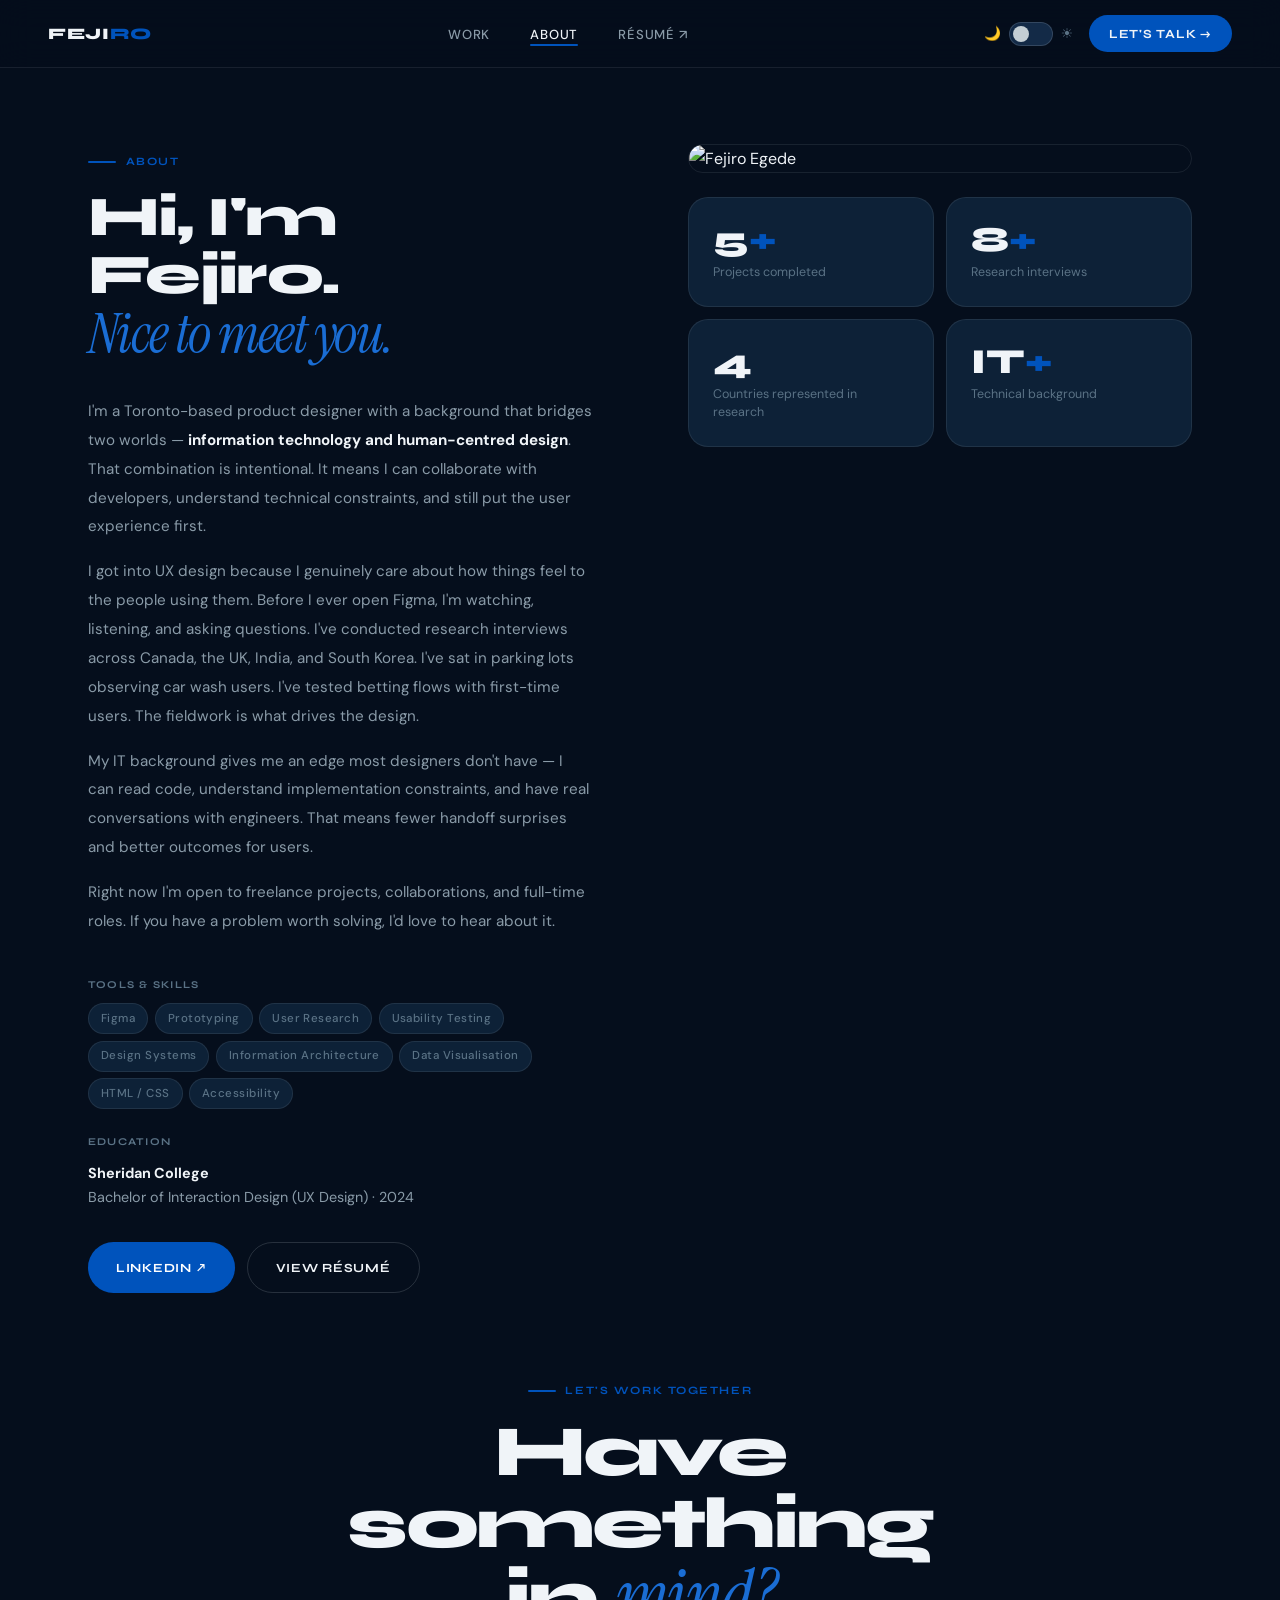
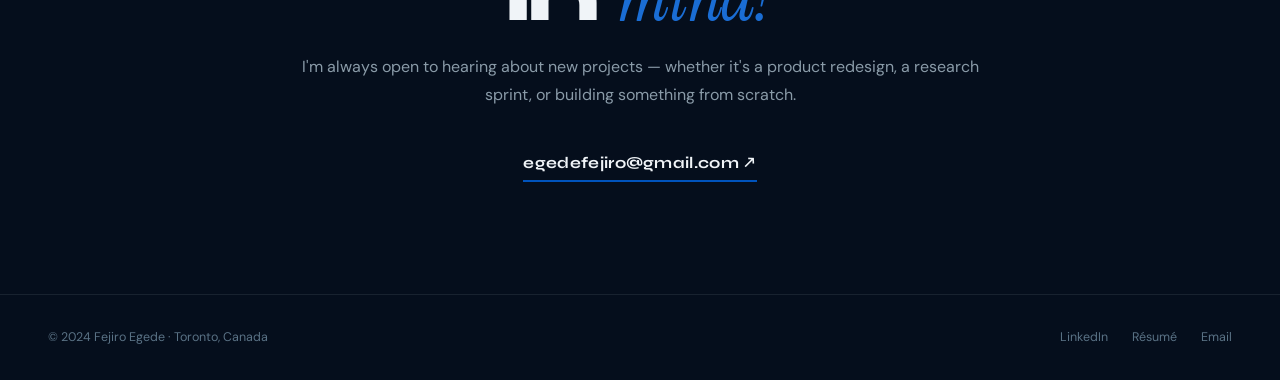
==== about.html @ b52d7be0 "Add files via upload" ====
<!DOCTYPE html>
<html lang="en" data-theme="dark">
<head>
<meta charset="UTF-8">
<meta name="viewport" content="width=device-width, initial-scale=1.0">
<title>About — Fejiro Egede</title>
<link rel="stylesheet" href="css/style.css">
</head>
<body>

<nav class="nav">
  <a href="index.html" class="nav-logo">Feji<span>ro</span></a>
  <ul class="nav-links">
    <li><a href="work.html">Work</a></li>
    <li><a href="about.html">About</a></li>
    <li><a href="https://drive.google.com/file/d/1DaPb4EcxR5xhZrK5H-Q9EDbVGoZlk_z4/view" target="_blank">Résumé ↗</a></li>
  </ul>
  <div class="nav-right">
    <div class="theme-toggle-wrap">
      <span class="theme-icon">🌙</span>
      <button class="theme-toggle" id="theme-toggle" aria-label="Toggle theme"></button>
      <span class="theme-icon">☀️</span>
    </div>
    <a href="mailto:egedefejiro@gmail.com" class="btn-nav">Let's talk →</a>
  </div>
</nav>

<section style="padding: 9rem 0 5rem;">
  <div class="container">
    <div style="display: grid; grid-template-columns: 1fr 1fr; gap: 6rem; align-items: start; max-width: 1200px; margin: 0 auto;">

      <div class="fade-up">
        <div class="section-label">About</div>
        <h1 style="font-family: var(--font-display); font-size: clamp(2.5rem, 5vw, 3.5rem); font-weight: 800; letter-spacing: -0.03em; line-height: 1.05; color: var(--text-1); margin-bottom: 2rem;">
          Hi, I'm Fejiro.<br>
          <span style="font-family: var(--font-serif); font-style: italic; font-weight: 400; color: var(--royal-light);">Nice to meet you.</span>
        </h1>

        <div style="font-size: 0.95rem; color: var(--text-2); line-height: 1.9; display: flex; flex-direction: column; gap: 1rem;">
          <p>
            I'm a Toronto-based product designer with a background that bridges two worlds — <strong style="color: var(--text-1);">information technology and human-centred design</strong>. That combination is intentional. It means I can collaborate with developers, understand technical constraints, and still put the user experience first.
          </p>
          <p>
            I got into UX design because I genuinely care about how things feel to the people using them. Before I ever open Figma, I'm watching, listening, and asking questions. I've conducted research interviews across Canada, the UK, India, and South Korea. I've sat in parking lots observing car wash users. I've tested betting flows with first-time users. The fieldwork is what drives the design.
          </p>
          <p>
            My IT background gives me an edge most designers don't have — I can read code, understand implementation constraints, and have real conversations with engineers. That means fewer handoff surprises and better outcomes for users.
          </p>
          <p>
            Right now I'm open to freelance projects, collaborations, and full-time roles. If you have a problem worth solving, I'd love to hear about it.
          </p>
        </div>

        <div style="margin-top: 2.5rem; display: flex; flex-direction: column; gap: 1.5rem;">
          <div>
            <div style="font-family: var(--font-display); font-size: 0.65rem; font-weight: 700; letter-spacing: 0.12em; text-transform: uppercase; color: var(--text-3); margin-bottom: 0.6rem;">Tools & Skills</div>
            <div style="display: flex; flex-wrap: wrap; gap: 0.4rem;">
              <span class="tag">Figma</span>
              <span class="tag">Prototyping</span>
              <span class="tag">User Research</span>
              <span class="tag">Usability Testing</span>
              <span class="tag">Design Systems</span>
              <span class="tag">Information Architecture</span>
              <span class="tag">Data Visualisation</span>
              <span class="tag">HTML / CSS</span>
              <span class="tag">Accessibility</span>
            </div>
          </div>

          <div>
            <div style="font-family: var(--font-display); font-size: 0.65rem; font-weight: 700; letter-spacing: 0.12em; text-transform: uppercase; color: var(--text-3); margin-bottom: 0.6rem;">Education</div>
            <p style="font-size: 0.9rem; color: var(--text-2);">
              <strong style="color: var(--text-1);">Sheridan College</strong><br>
              Bachelor of Interaction Design (UX Design) · 2024
            </p>
          </div>

          <div style="display: flex; gap: 0.75rem; flex-wrap: wrap; margin-top: 0.5rem;">
            <a href="https://www.linkedin.com/in/fejiroegede" target="_blank" class="btn-primary" style="font-size: 0.78rem;">LinkedIn ↗</a>
            <a href="https://drive.google.com/file/d/1DaPb4EcxR5xhZrK5H-Q9EDbVGoZlk_z4/view" target="_blank" class="btn-outline" style="font-size: 0.78rem;">View Résumé</a>
          </div>
        </div>
      </div>

      <div class="fade-up">
        <div style="border-radius: var(--r-xl); overflow: hidden; border: 1px solid var(--border); margin-bottom: 1.5rem;">
          <img src="https://framerusercontent.com/images/xZMonpbuitJvdxA38ekjYYmRh8.jpg" alt="Fejiro Egede" style="width: 100%; display: block;" />
        </div>

        <div style="display: grid; grid-template-columns: 1fr 1fr; gap: 0.75rem;">
          <div class="stat-box">
            <div class="stat-num">5<span>+</span></div>
            <div class="stat-desc">Projects completed</div>
          </div>
          <div class="stat-box">
            <div class="stat-num">8<span>+</span></div>
            <div class="stat-desc">Research interviews</div>
          </div>
          <div class="stat-box">
            <div class="stat-num">4</div>
            <div class="stat-desc">Countries represented in research</div>
          </div>
          <div class="stat-box">
            <div class="stat-num">IT<span>+</span></div>
            <div class="stat-desc">Technical background</div>
          </div>
        </div>
      </div>

    </div>
  </div>
</section>

<section class="section" style="padding-top: 0;">
  <div class="container">
    <div class="contact-cta fade-up">
      <div class="section-label" style="justify-content: center;">Let's work together</div>
      <h2>Have something<br>in <span class="serif">mind?</span></h2>
      <p>I'm always open to hearing about new projects — whether it's a product redesign, a research sprint, or building something from scratch.</p>
      <a href="mailto:egedefejiro@gmail.com?subject=Hi Fejiro" class="contact-email">egedefejiro@gmail.com ↗</a>
    </div>
  </div>
</section>

<footer>
  <p>© 2024 Fejiro Egede · Toronto, Canada</p>
  <div class="footer-links">
    <a href="https://www.linkedin.com/in/fejiroegede" target="_blank">LinkedIn</a>
    <a href="https://drive.google.com/file/d/1DaPb4EcxR5xhZrK5H-Q9EDbVGoZlk_z4/view" target="_blank">Résumé</a>
    <a href="mailto:egedefejiro@gmail.com">Email</a>
  </div>
</footer>

<script src="js/main.js"></script>
</body>
</html>
---- css/style.css ----
/* ============================================
   FEJIRO EGEDE — PORTFOLIO
   Dallas Mavericks palette, dark mode default
   ============================================ */

@import url('https://fonts.googleapis.com/css2?family=Syne:wght@400;500;600;700;800&family=Instrument+Serif:ital@0;1&family=DM+Sans:ital,opsz,wght@0,9..40,300;0,9..40,400;0,9..40,500;1,9..40,300&display=swap');

/* ---- TOKENS ---- */
:root {
  /* Mavs palette */
  --navy:        #002B5E;
  --navy-mid:    #003D85;
  --royal:       #0053BC;
  --royal-light: #1A6DD4;
  --silver:      #C4CED4;
  --silver-dark: #8A9BA8;

  /* Dark mode (default) */
  --bg:          #050E1C;
  --bg-2:        #0A1929;
  --bg-3:        #0F2440;
  --surface:     #0D2137;
  --surface-2:   #132A47;
  --border:      rgba(196, 206, 212, 0.1);
  --border-2:    rgba(196, 206, 212, 0.18);
  --text-1:      #F0F4F8;
  --text-2:      #8A9BA8;
  --text-3:      #5A7285;
  --accent:      #0053BC;
  --accent-glow: rgba(0, 83, 188, 0.25);
  --accent-hover:#1A6DD4;

  /* Type */
  --font-display: 'Syne', sans-serif;
  --font-serif:   'Instrument Serif', Georgia, serif;
  --font-body:    'DM Sans', system-ui, sans-serif;

  /* Radius */
  --r-sm: 8px;
  --r-md: 14px;
  --r-lg: 20px;
  --r-xl: 28px;

  /* Transitions */
  --t: 0.25s ease;
  --t-slow: 0.5s ease;
}

/* LIGHT MODE overrides */
[data-theme="light"] {
  --bg:        #F5F7FA;
  --bg-2:      #EEF2F7;
  --bg-3:      #E4EBF4;
  --surface:   #FFFFFF;
  --surface-2: #F0F5FB;
  --border:    rgba(0, 43, 94, 0.1);
  --border-2:  rgba(0, 43, 94, 0.18);
  --text-1:    #050E1C;
  --text-2:    #3D5570;
  --text-3:    #7A9AB5;
  --accent:    #0053BC;
  --accent-glow: rgba(0, 83, 188, 0.12);
  --accent-hover: #003D85;
}

/* ---- RESET ---- */
*, *::before, *::after { box-sizing: border-box; margin: 0; padding: 0; }
html { scroll-behavior: smooth; font-size: 16px; }
body {
  background: var(--bg);
  color: var(--text-1);
  font-family: var(--font-body);
  line-height: 1.7;
  transition: background var(--t-slow), color var(--t-slow);
  overflow-x: hidden;
}
img { display: block; max-width: 100%; }
a { color: inherit; text-decoration: none; }

/* ---- NAV ---- */
.nav {
  position: fixed;
  top: 0; left: 0; right: 0;
  z-index: 200;
  display: flex;
  justify-content: space-between;
  align-items: center;
  padding: 0 3rem;
  height: 68px;
  background: rgba(5, 14, 28, 0.85);
  backdrop-filter: blur(16px);
  border-bottom: 1px solid var(--border);
  transition: background var(--t-slow), border-color var(--t-slow);
}

[data-theme="light"] .nav {
  background: rgba(245, 247, 250, 0.88);
}

.nav-logo {
  font-family: var(--font-display);
  font-size: 1rem;
  font-weight: 800;
  letter-spacing: 0.04em;
  text-transform: uppercase;
  color: var(--text-1);
  transition: color var(--t);
}

.nav-logo span { color: var(--accent); }

.nav-links {
  display: flex;
  gap: 2.5rem;
  list-style: none;
}

.nav-links a {
  font-size: 0.82rem;
  font-weight: 500;
  letter-spacing: 0.06em;
  text-transform: uppercase;
  color: var(--text-2);
  transition: color var(--t);
  position: relative;
}

.nav-links a::after {
  content: '';
  position: absolute;
  bottom: -3px; left: 0;
  width: 0; height: 2px;
  background: var(--accent);
  border-radius: 2px;
  transition: width var(--t);
}

.nav-links a:hover { color: var(--text-1); }
.nav-links a:hover::after { width: 100%; }
.nav-links a.active { color: var(--text-1); }
.nav-links a.active::after { width: 100%; }

.nav-right {
  display: flex;
  align-items: center;
  gap: 1rem;
}

/* Theme toggle */
.theme-toggle {
  width: 44px; height: 24px;
  background: var(--surface-2);
  border: 1px solid var(--border-2);
  border-radius: 100px;
  cursor: pointer;
  position: relative;
  transition: background var(--t);
  flex-shrink: 0;
}

.theme-toggle::after {
  content: '';
  position: absolute;
  top: 3px; left: 3px;
  width: 16px; height: 16px;
  background: var(--silver);
  border-radius: 50%;
  transition: transform var(--t), background var(--t);
}

[data-theme="light"] .theme-toggle::after {
  transform: translateX(20px);
  background: var(--accent);
}

.theme-toggle-wrap {
  display: flex;
  align-items: center;
  gap: 0.5rem;
  font-size: 0.75rem;
  color: var(--text-3);
}

.theme-icon { font-size: 0.85rem; }

.btn-nav {
  font-family: var(--font-display);
  font-size: 0.78rem;
  font-weight: 700;
  letter-spacing: 0.06em;
  text-transform: uppercase;
  color: var(--text-1);
  background: var(--accent);
  padding: 0.5rem 1.25rem;
  border-radius: 100px;
  transition: background var(--t), transform var(--t);
}

.btn-nav:hover {
  background: var(--accent-hover);
  transform: translateY(-1px);
}

/* ---- SHARED LAYOUT ---- */
.container {
  max-width: 1200px;
  margin: 0 auto;
  padding: 0 3rem;
}

.section { padding: 7rem 0; }

.section-label {
  display: inline-flex;
  align-items: center;
  gap: 0.6rem;
  font-family: var(--font-display);
  font-size: 0.7rem;
  font-weight: 700;
  letter-spacing: 0.14em;
  text-transform: uppercase;
  color: var(--accent);
  margin-bottom: 1rem;
}

.section-label::before {
  content: '';
  width: 28px; height: 2px;
  background: var(--accent);
  border-radius: 2px;
}

/* ---- HERO ---- */
.hero {
  min-height: 100vh;
  display: flex;
  align-items: center;
  padding: 7rem 3rem 5rem;
  max-width: 1200px;
  margin: 0 auto;
}

.hero-inner {
  display: grid;
  grid-template-columns: 1.1fr 0.9fr;
  gap: 5rem;
  align-items: center;
  width: 100%;
}

.hero-eyebrow {
  display: flex;
  align-items: center;
  gap: 0.75rem;
  margin-bottom: 1.5rem;
}

.hero-status {
  display: inline-flex;
  align-items: center;
  gap: 0.4rem;
  font-size: 0.75rem;
  font-weight: 500;
  color: var(--silver);
  background: var(--surface);
  border: 1px solid var(--border-2);
  padding: 0.35rem 0.85rem;
  border-radius: 100px;
}

.hero-status::before {
  content: '';
  width: 7px; height: 7px;
  background: #22C55E;
  border-radius: 50%;
  animation: pulse 2s infinite;
}

@keyframes pulse {
  0%, 100% { opacity: 1; }
  50% { opacity: 0.4; }
}

.hero h1 {
  font-family: var(--font-display);
  font-size: clamp(3rem, 6vw, 5.5rem);
  font-weight: 800;
  line-height: 1.0;
  letter-spacing: -0.03em;
  color: var(--text-1);
  margin-bottom: 1.5rem;
}

.hero h1 .accent { color: var(--royal-light); }
.hero h1 .serif {
  font-family: var(--font-serif);
  font-style: italic;
  font-weight: 400;
}

.hero-bio {
  font-size: 1rem;
  color: var(--text-2);
  line-height: 1.85;
  max-width: 500px;
  margin-bottom: 2.5rem;
}

.hero-bio strong { color: var(--text-1); font-weight: 500; }

.hero-actions {
  display: flex;
  gap: 1rem;
  flex-wrap: wrap;
  margin-bottom: 3rem;
}

.btn-primary {
  display: inline-flex;
  align-items: center;
  gap: 0.5rem;
  font-family: var(--font-display);
  font-size: 0.82rem;
  font-weight: 700;
  letter-spacing: 0.06em;
  text-transform: uppercase;
  color: #fff;
  background: var(--accent);
  padding: 0.875rem 1.75rem;
  border-radius: 100px;
  transition: all var(--t);
}

.btn-primary:hover {
  background: var(--accent-hover);
  transform: translateY(-2px);
  box-shadow: 0 10px 30px var(--accent-glow);
}

.btn-outline {
  display: inline-flex;
  align-items: center;
  gap: 0.5rem;
  font-family: var(--font-display);
  font-size: 0.82rem;
  font-weight: 700;
  letter-spacing: 0.06em;
  text-transform: uppercase;
  color: var(--text-1);
  background: transparent;
  border: 1px solid var(--border-2);
  padding: 0.875rem 1.75rem;
  border-radius: 100px;
  transition: all var(--t);
}

.btn-outline:hover {
  border-color: var(--accent);
  color: var(--accent);
}

.hero-tags {
  display: flex;
  flex-wrap: wrap;
  gap: 0.5rem;
}

.tag {
  font-size: 0.72rem;
  font-weight: 500;
  letter-spacing: 0.04em;
  color: var(--text-3);
  background: var(--surface);
  border: 1px solid var(--border);
  padding: 0.3rem 0.75rem;
  border-radius: 100px;
  transition: border-color var(--t), color var(--t);
}

.tag:hover {
  border-color: var(--accent);
  color: var(--accent);
}

/* HERO VISUAL */
.hero-visual { position: relative; }

.hero-photo-wrap {
  border-radius: var(--r-xl);
  overflow: hidden;
  aspect-ratio: 3/4;
  background: var(--surface);
  border: 1px solid var(--border);
  position: relative;
}

.hero-photo-wrap img {
  width: 100%;
  height: 100%;
  object-fit: cover;
  object-position: top;
  transition: transform var(--t-slow);
}

.hero-photo-wrap:hover img { transform: scale(1.04); }

.hero-photo-overlay {
  position: absolute;
  bottom: 0; left: 0; right: 0;
  background: linear-gradient(to top, rgba(0,43,94,0.9) 0%, transparent 60%);
  padding: 2rem 1.5rem 1.5rem;
}

.hero-photo-name {
  font-family: var(--font-display);
  font-size: 0.85rem;
  font-weight: 700;
  letter-spacing: 0.08em;
  text-transform: uppercase;
  color: #fff;
}

.hero-photo-title {
  font-size: 0.78rem;
  color: rgba(255,255,255,0.6);
}

.hero-card {
  position: absolute;
  top: 2rem; right: -1.5rem;
  background: var(--surface);
  border: 1px solid var(--border-2);
  border-radius: var(--r-md);
  padding: 1rem 1.25rem;
  min-width: 160px;
  backdrop-filter: blur(10px);
}

.hero-card-num {
  font-family: var(--font-display);
  font-size: 1.8rem;
  font-weight: 800;
  color: var(--accent);
  line-height: 1;
}

.hero-card-label {
  font-size: 0.72rem;
  color: var(--text-2);
  margin-top: 0.25rem;
}

/* ---- MARQUEE ---- */
.marquee-wrap {
  overflow: hidden;
  background: var(--accent);
  padding: 0.85rem 0;
  white-space: nowrap;
}

.marquee-track {
  display: inline-flex;
  animation: marquee 24s linear infinite;
}

.marquee-item {
  font-family: var(--font-display);
  font-size: 0.72rem;
  font-weight: 700;
  letter-spacing: 0.12em;
  text-transform: uppercase;
  color: rgba(255,255,255,0.85);
  padding: 0 1.5rem;
}

.marquee-item::after {
  content: '·';
  margin-left: 1.5rem;
  opacity: 0.4;
}

@keyframes marquee {
  from { transform: translateX(0); }
  to { transform: translateX(-50%); }
}

/* ---- WORK GRID ---- */
.work-grid {
  display: grid;
  grid-template-columns: 1fr 1fr;
  gap: 1.25rem;
}

.project-card {
  background: var(--surface);
  border: 1px solid var(--border);
  border-radius: var(--r-xl);
  overflow: hidden;
  display: block;
  text-decoration: none;
  color: inherit;
  position: relative;
  transition: transform var(--t), box-shadow var(--t), border-color var(--t);
  cursor: pointer;
}

.project-card:hover {
  transform: translateY(-5px);
  border-color: var(--border-2);
  box-shadow: 0 20px 60px rgba(0, 83, 188, 0.12);
}

.project-card.wide {
  grid-column: span 2;
  display: grid;
  grid-template-columns: 1fr 1fr;
}

.project-img {
  overflow: hidden;
  background: var(--bg-3);
  aspect-ratio: 16/10;
}

.project-card.wide .project-img {
  aspect-ratio: auto;
}

.project-img img {
  width: 100%;
  height: 100%;
  object-fit: cover;
  transition: transform var(--t-slow);
}

.project-card:hover .project-img img { transform: scale(1.05); }

.project-body {
  padding: 1.75rem;
}

.project-card.wide .project-body {
  padding: 2.5rem;
  display: flex;
  flex-direction: column;
  justify-content: center;
}

.project-meta {
  display: flex;
  align-items: center;
  gap: 0.5rem;
  margin-bottom: 0.85rem;
  flex-wrap: wrap;
}

.p-tag {
  font-family: var(--font-display);
  font-size: 0.65rem;
  font-weight: 700;
  letter-spacing: 0.1em;
  text-transform: uppercase;
  color: var(--accent);
  background: var(--accent-glow);
  border: 1px solid rgba(0, 83, 188, 0.3);
  padding: 0.2rem 0.6rem;
  border-radius: 100px;
}

.p-tag.research {
  color: var(--silver);
  background: rgba(196, 206, 212, 0.08);
  border-color: rgba(196, 206, 212, 0.2);
}

.p-year {
  font-size: 0.7rem;
  color: var(--text-3);
  margin-left: auto;
}

.project-body h3 {
  font-family: var(--font-display);
  font-size: 1.25rem;
  font-weight: 800;
  letter-spacing: -0.02em;
  color: var(--text-1);
  margin-bottom: 0.65rem;
  line-height: 1.2;
}

.project-card.wide .project-body h3 { font-size: 1.85rem; }

.project-body p {
  font-size: 0.875rem;
  color: var(--text-2);
  line-height: 1.75;
  margin-bottom: 1.25rem;
}

.project-link {
  display: inline-flex;
  align-items: center;
  gap: 0.4rem;
  font-family: var(--font-display);
  font-size: 0.75rem;
  font-weight: 700;
  letter-spacing: 0.08em;
  text-transform: uppercase;
  color: var(--accent);
  transition: gap var(--t);
}

.project-card:hover .project-link { gap: 0.65rem; }

/* ---- ABOUT STRIP ---- */
.about-strip {
  background: var(--bg-2);
  border-top: 1px solid var(--border);
  border-bottom: 1px solid var(--border);
}

.about-grid {
  display: grid;
  grid-template-columns: 1.1fr 0.9fr;
  gap: 6rem;
  align-items: center;
}

.about-text h2 {
  font-family: var(--font-display);
  font-size: clamp(2rem, 4vw, 3rem);
  font-weight: 800;
  letter-spacing: -0.03em;
  line-height: 1.1;
  color: var(--text-1);
  margin-bottom: 1.25rem;
}

.about-text h2 .serif {
  font-family: var(--font-serif);
  font-style: italic;
  font-weight: 400;
  color: var(--royal-light);
}

.about-text p {
  font-size: 0.95rem;
  color: var(--text-2);
  line-height: 1.85;
  margin-bottom: 1rem;
}

.about-text p strong { color: var(--text-1); font-weight: 500; }

.about-links {
  display: flex;
  gap: 0.75rem;
  margin-top: 1.75rem;
  flex-wrap: wrap;
}

.about-link {
  display: inline-flex;
  align-items: center;
  gap: 0.4rem;
  font-family: var(--font-display);
  font-size: 0.72rem;
  font-weight: 700;
  letter-spacing: 0.08em;
  text-transform: uppercase;
  color: var(--text-2);
  border: 1px solid var(--border-2);
  padding: 0.5rem 1rem;
  border-radius: 100px;
  transition: all var(--t);
}

.about-link:hover {
  border-color: var(--accent);
  color: var(--accent);
}

/* STATS */
.stats-grid {
  display: grid;
  grid-template-columns: 1fr 1fr;
  gap: 1rem;
}

.stat-box {
  background: var(--surface);
  border: 1px solid var(--border);
  border-radius: var(--r-lg);
  padding: 1.5rem;
  transition: border-color var(--t);
}

.stat-box:hover { border-color: var(--accent); }

.stat-num {
  font-family: var(--font-display);
  font-size: 2.2rem;
  font-weight: 800;
  color: var(--text-1);
  line-height: 1;
  margin-bottom: 0.35rem;
}

.stat-num span { color: var(--accent); }

.stat-desc {
  font-size: 0.78rem;
  color: var(--text-3);
  line-height: 1.5;
}

/* ---- CONTACT CTA ---- */
.contact-cta {
  text-align: center;
  max-width: 700px;
  margin: 0 auto;
}

.contact-cta h2 {
  font-family: var(--font-display);
  font-size: clamp(2.5rem, 6vw, 4.5rem);
  font-weight: 800;
  letter-spacing: -0.04em;
  line-height: 1.0;
  color: var(--text-1);
  margin-bottom: 1.25rem;
}

.contact-cta h2 .serif {
  font-family: var(--font-serif);
  font-style: italic;
  font-weight: 400;
  color: var(--royal-light);
}

.contact-cta p {
  font-size: 1rem;
  color: var(--text-2);
  line-height: 1.75;
  margin-bottom: 2.5rem;
}

.contact-email {
  display: inline-flex;
  align-items: center;
  gap: 0.5rem;
  font-family: var(--font-display);
  font-size: 1rem;
  font-weight: 700;
  letter-spacing: 0.02em;
  color: var(--text-1);
  border-bottom: 2px solid var(--accent);
  padding-bottom: 0.2rem;
  transition: color var(--t);
}

.contact-email:hover { color: var(--accent); }

/* ---- FOOTER ---- */
footer {
  background: var(--bg);
  border-top: 1px solid var(--border);
  padding: 2rem 3rem;
  display: flex;
  justify-content: space-between;
  align-items: center;
  flex-wrap: wrap;
  gap: 1rem;
}

footer p { font-size: 0.78rem; color: var(--text-3); }

.footer-links {
  display: flex;
  gap: 1.5rem;
}

.footer-links a {
  font-size: 0.78rem;
  color: var(--text-3);
  transition: color var(--t);
}

.footer-links a:hover { color: var(--accent); }

/* ---- CASE STUDY PAGES ---- */
.cs-hero {
  padding: 9rem 0 5rem;
  border-bottom: 1px solid var(--border);
}

.cs-hero-inner {
  max-width: 1200px;
  margin: 0 auto;
  padding: 0 3rem;
}

.cs-back {
  display: inline-flex;
  align-items: center;
  gap: 0.4rem;
  font-family: var(--font-display);
  font-size: 0.72rem;
  font-weight: 700;
  letter-spacing: 0.08em;
  text-transform: uppercase;
  color: var(--text-3);
  margin-bottom: 2rem;
  transition: color var(--t);
}

.cs-back:hover { color: var(--accent); }

.cs-hero h1 {
  font-family: var(--font-display);
  font-size: clamp(2.5rem, 5vw, 4rem);
  font-weight: 800;
  letter-spacing: -0.03em;
  line-height: 1.05;
  color: var(--text-1);
  margin-bottom: 1.25rem;
  max-width: 800px;
}

.cs-hero h1 .serif {
  font-family: var(--font-serif);
  font-style: italic;
  font-weight: 400;
  color: var(--royal-light);
}

.cs-hero-sub {
  font-size: 1.05rem;
  color: var(--text-2);
  line-height: 1.75;
  max-width: 640px;
  margin-bottom: 2.5rem;
}

.cs-meta-grid {
  display: flex;
  gap: 3rem;
  flex-wrap: wrap;
  padding-top: 2rem;
  border-top: 1px solid var(--border);
}

.cs-meta-item label {
  display: block;
  font-family: var(--font-display);
  font-size: 0.65rem;
  font-weight: 700;
  letter-spacing: 0.12em;
  text-transform: uppercase;
  color: var(--text-3);
  margin-bottom: 0.35rem;
}

.cs-meta-item span {
  font-size: 0.9rem;
  color: var(--text-1);
  font-weight: 500;
}

/* Case study body */
.cs-body {
  max-width: 800px;
  margin: 0 auto;
  padding: 5rem 3rem;
}

.cs-section {
  margin-bottom: 4rem;
}

.cs-section h2 {
  font-family: var(--font-display);
  font-size: 1.5rem;
  font-weight: 800;
  letter-spacing: -0.02em;
  color: var(--text-1);
  margin-bottom: 1rem;
  padding-bottom: 0.75rem;
  border-bottom: 1px solid var(--border);
}

.cs-section p {
  font-size: 0.95rem;
  color: var(--text-2);
  line-height: 1.85;
  margin-bottom: 1rem;
}

.cs-section p strong { color: var(--text-1); font-weight: 500; }

.cs-section ul {
  padding-left: 1.25rem;
  margin-bottom: 1rem;
}

.cs-section ul li {
  font-size: 0.95rem;
  color: var(--text-2);
  line-height: 1.75;
  margin-bottom: 0.4rem;
}

.cs-img {
  width: 100%;
  border-radius: var(--r-lg);
  border: 1px solid var(--border);
  margin: 2rem 0;
  overflow: hidden;
}

.cs-img img {
  width: 100%;
  display: block;
}

.cs-img-caption {
  font-size: 0.75rem;
  color: var(--text-3);
  text-align: center;
  padding: 0.6rem 1rem;
  background: var(--surface);
}

.cs-img-full {
  max-width: 1200px;
  margin: 0 auto 3rem;
  padding: 0 3rem;
}

.insight-grid {
  display: grid;
  grid-template-columns: 1fr 1fr;
  gap: 1rem;
  margin: 1.5rem 0;
}

.insight-card {
  background: var(--surface);
  border: 1px solid var(--border);
  border-radius: var(--r-md);
  padding: 1.25rem;
  border-left: 3px solid var(--accent);
}

.insight-card .num {
  font-family: var(--font-display);
  font-size: 0.65rem;
  font-weight: 700;
  letter-spacing: 0.1em;
  color: var(--accent);
  margin-bottom: 0.4rem;
}

.insight-card p {
  font-size: 0.85rem;
  color: var(--text-2);
  line-height: 1.6;
  margin: 0;
}

.outcome-grid {
  display: grid;
  grid-template-columns: repeat(3, 1fr);
  gap: 1rem;
  margin: 1.5rem 0;
}

.outcome-card {
  background: var(--accent-glow);
  border: 1px solid rgba(0, 83, 188, 0.3);
  border-radius: var(--r-md);
  padding: 1.25rem;
  text-align: center;
}

.outcome-card .big {
  font-family: var(--font-display);
  font-size: 1.75rem;
  font-weight: 800;
  color: var(--royal-light);
  margin-bottom: 0.3rem;
}

.outcome-card p {
  font-size: 0.78rem;
  color: var(--text-2);
  margin: 0;
}

.persona-grid {
  display: grid;
  grid-template-columns: 1fr 1fr;
  gap: 1rem;
  margin: 1.5rem 0;
}

.persona-card {
  background: var(--surface);
  border: 1px solid var(--border);
  border-radius: var(--r-md);
  padding: 1.5rem;
}

.persona-card .persona-name {
  font-family: var(--font-display);
  font-weight: 800;
  font-size: 1rem;
  color: var(--text-1);
  margin-bottom: 0.2rem;
}

.persona-card .persona-role {
  font-size: 0.78rem;
  color: var(--accent);
  margin-bottom: 0.75rem;
}

.persona-card blockquote {
  font-family: var(--font-serif);
  font-style: italic;
  font-size: 0.9rem;
  color: var(--text-2);
  border-left: 2px solid var(--accent);
  padding-left: 0.75rem;
  margin-bottom: 0.75rem;
}

.persona-label {
  font-family: var(--font-display);
  font-size: 0.65rem;
  font-weight: 700;
  letter-spacing: 0.1em;
  text-transform: uppercase;
  color: var(--text-3);
  margin-bottom: 0.35rem;
}

.persona-card ul {
  padding-left: 1rem;
}

.persona-card ul li {
  font-size: 0.8rem;
  color: var(--text-2);
  margin-bottom: 0.25rem;
}

/* ---- ANIMATIONS ---- */
@keyframes fadeUp {
  to { opacity: 1; transform: translateY(0); }
}

.fade-up {
  opacity: 0;
  transform: translateY(28px);
  transition: opacity 0.65s ease, transform 0.65s ease;
}

.fade-up.visible {
  opacity: 1;
  transform: translateY(0);
}

/* ---- RESPONSIVE ---- */
@media (max-width: 960px) {
  .nav { padding: 0 1.5rem; }
  .nav-links { display: none; }
  .hero { padding: 6rem 1.5rem 4rem; }
  .hero-inner { grid-template-columns: 1fr; gap: 3rem; }
  .hero-visual { max-width: 320px; margin: 0 auto; }
  .container { padding: 0 1.5rem; }
  .work-grid { grid-template-columns: 1fr; }
  .project-card.wide { grid-column: span 1; grid-template-columns: 1fr; }
  .about-grid { grid-template-columns: 1fr; gap: 3rem; }
  .insight-grid { grid-template-columns: 1fr; }
  .outcome-grid { grid-template-columns: 1fr 1fr; }
  .persona-grid { grid-template-columns: 1fr; }
  .cs-body { padding: 3rem 1.5rem; }
  .cs-img-full { padding: 0 1.5rem; }
  .cs-hero-inner { padding: 0 1.5rem; }
  .stats-grid { grid-template-columns: 1fr 1fr; }
  footer { padding: 1.5rem; }
}
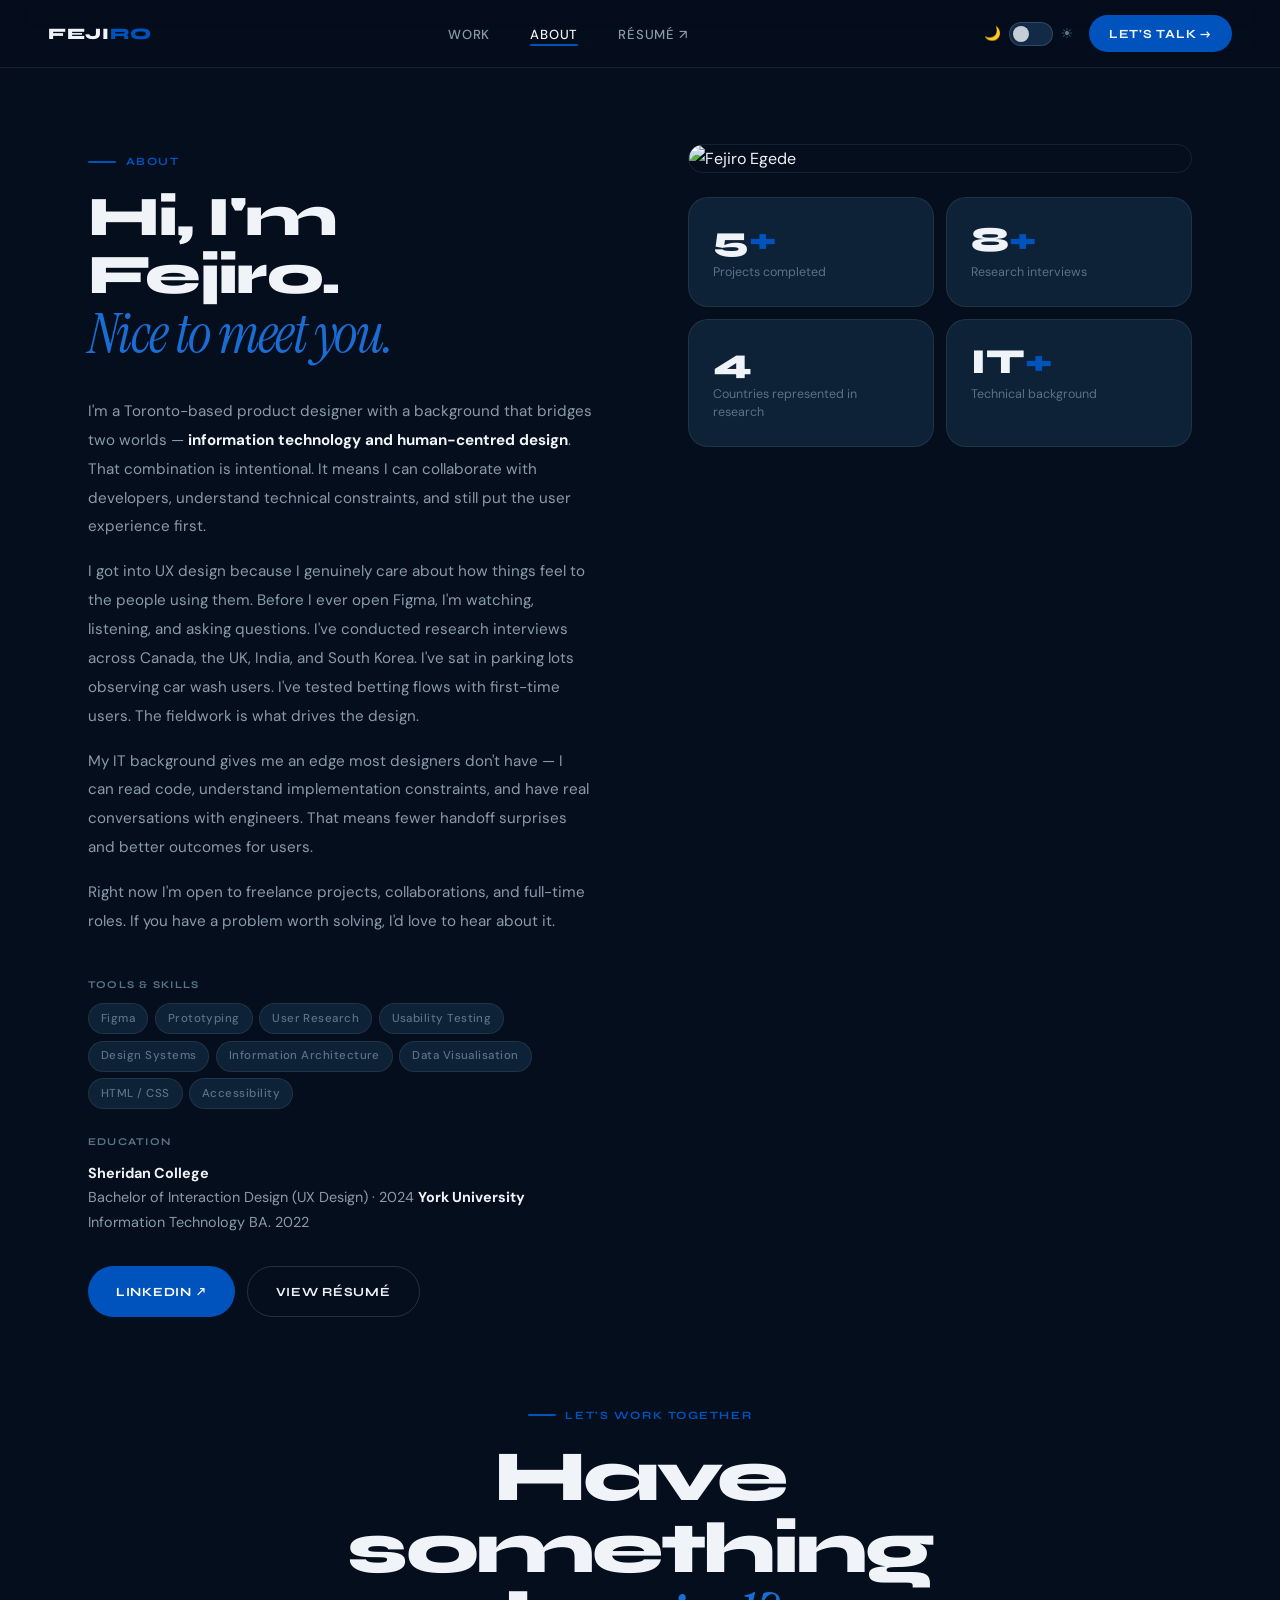
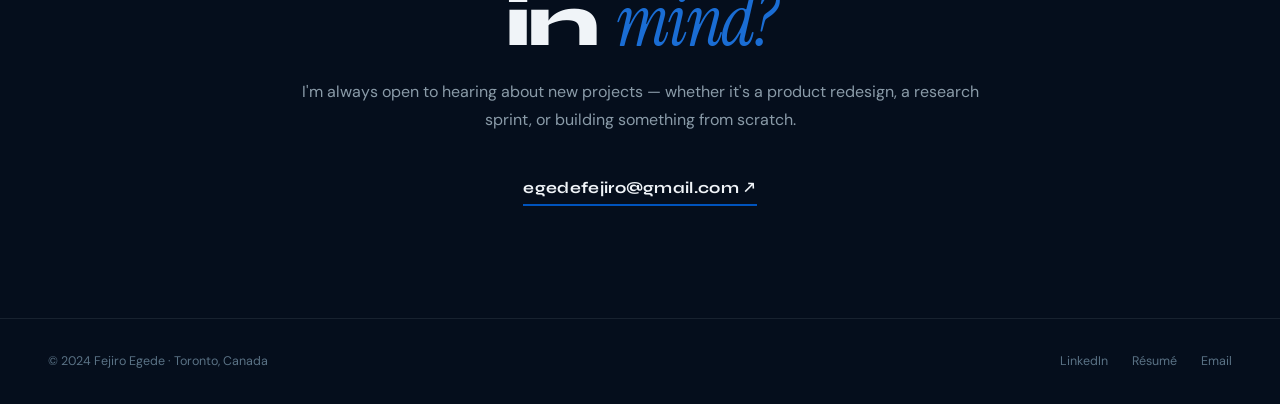
==== commit 00c815a0: "Update about.html" ====
--- a/about.html
+++ b/about.html
@@ -72,6 +72,8 @@
             <p style="font-size: 0.9rem; color: var(--text-2);">
               <strong style="color: var(--text-1);">Sheridan College</strong><br>
               Bachelor of Interaction Design (UX Design) · 2024
+               <strong style="color: var(--text-1);">York University</strong><br>
+              Information Technology BA. 2022
             </p>
           </div>
 
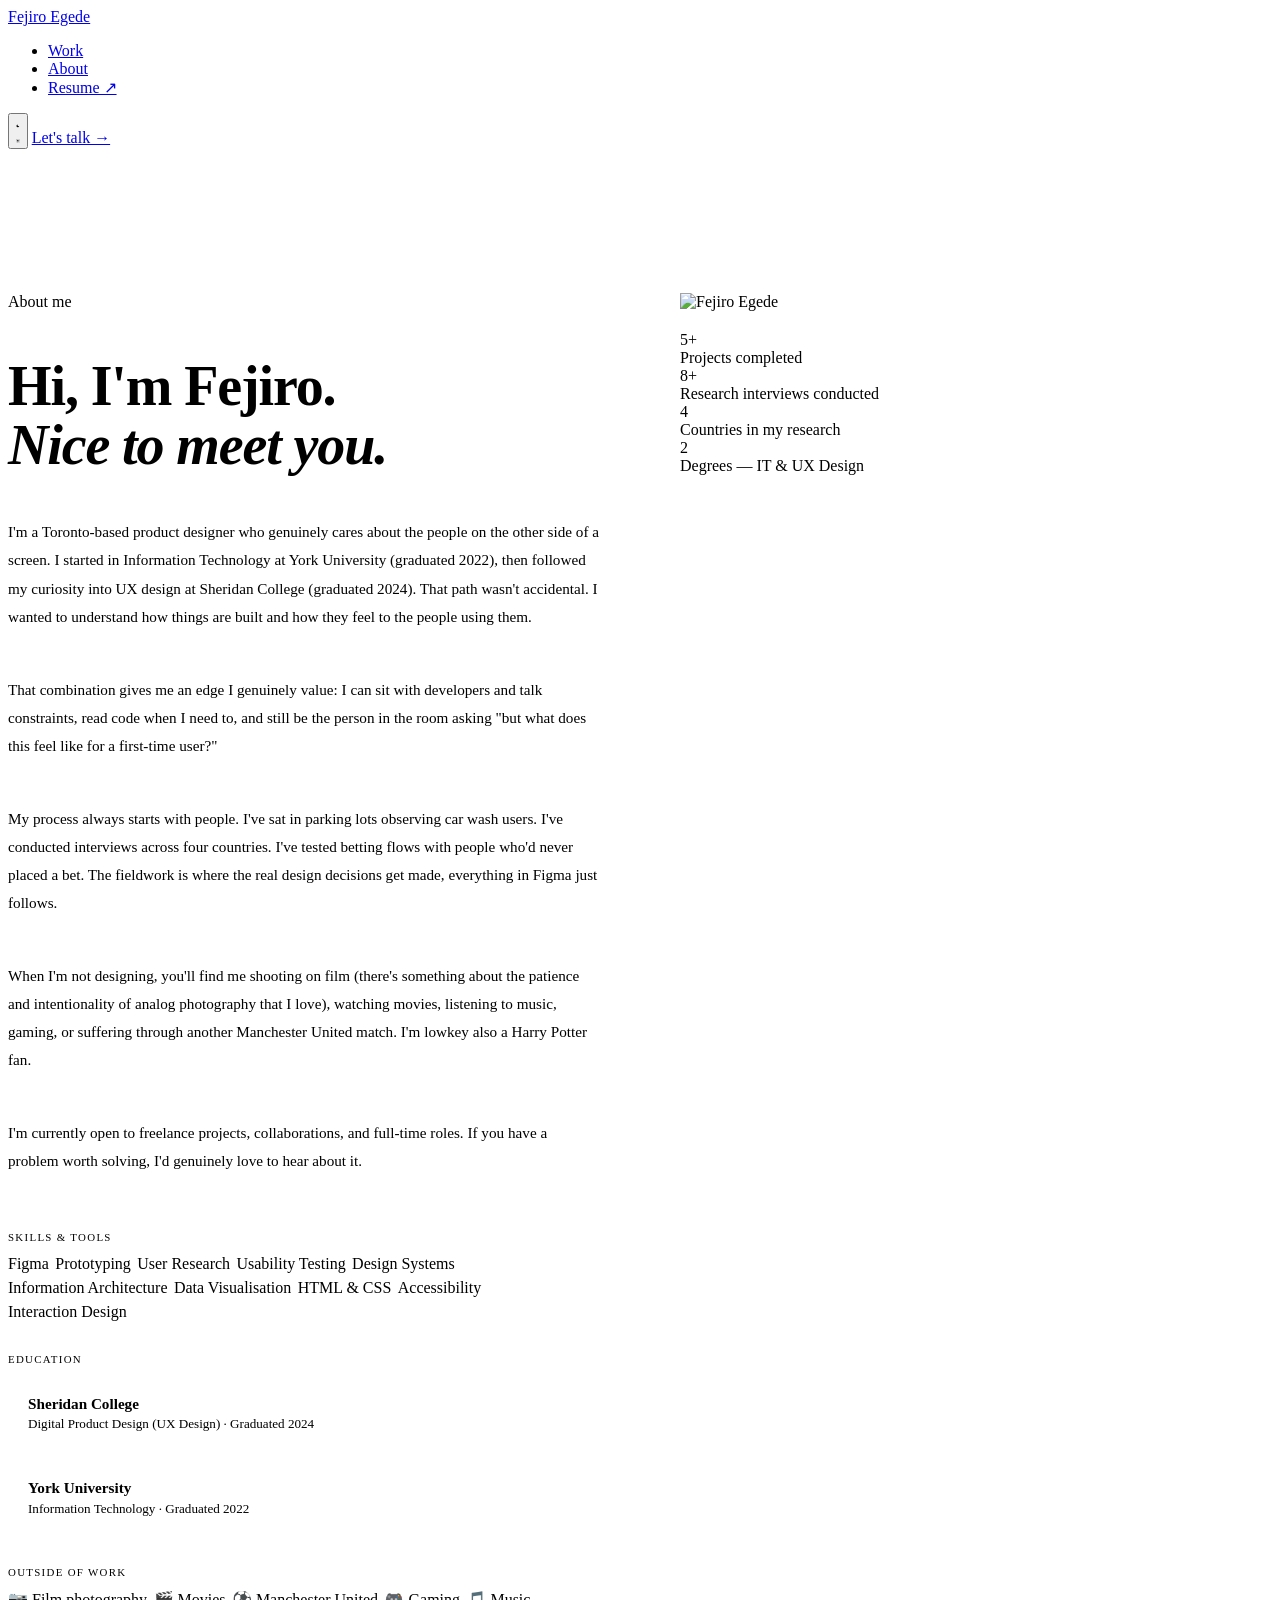
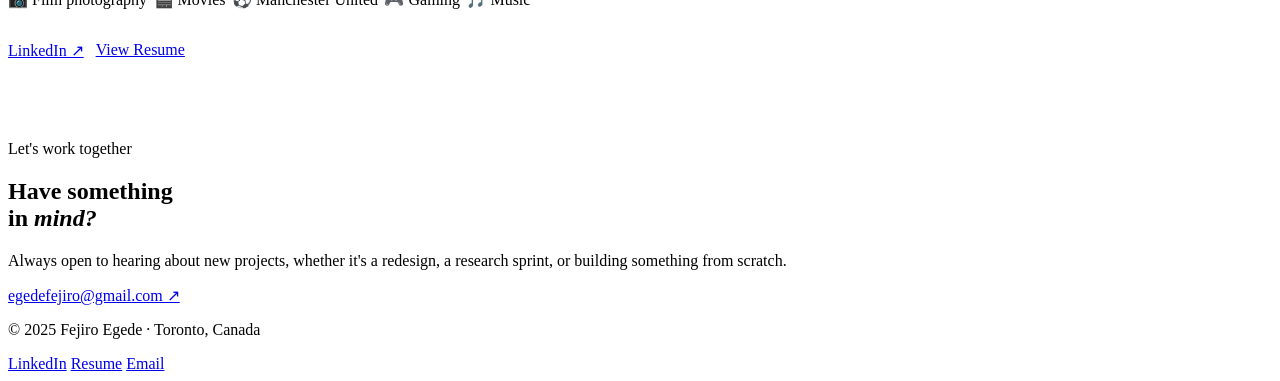
==== commit 52320dc6: "Add files via upload" ====
--- a/about.html
+++ b/about.html
@@ -5,106 +5,237 @@
 <meta name="viewport" content="width=device-width, initial-scale=1.0">
 <title>About — Fejiro Egede</title>
 <link rel="stylesheet" href="css/style.css">
+<style>
+  .about-page {
+    padding: 9rem 0 5rem;
+  }
+
+  .about-layout {
+    display: grid;
+    grid-template-columns: 1fr 1fr;
+    gap: 5rem;
+    align-items: start;
+  }
+
+  .about-photo {
+    border-radius: var(--r-xl);
+    overflow: hidden;
+    border: 1px solid var(--border);
+    margin-bottom: 1.25rem;
+  }
+
+  .about-photo img {
+    width: 100%;
+    display: block;
+  }
+
+  .about-h1 {
+    font-family: var(--font-serif);
+    font-size: clamp(2.2rem, 5vw, 3.5rem);
+    font-weight: 700;
+    letter-spacing: -0.02em;
+    line-height: 1.05;
+    color: var(--text-1);
+    margin-bottom: 1.75rem;
+  }
+
+  .about-h1 em {
+    font-style: italic;
+    color: var(--royal-pale);
+  }
+
+  .about-body {
+    display: flex;
+    flex-direction: column;
+    gap: 0.9rem;
+    font-size: 0.95rem;
+    color: var(--text-2);
+    line-height: 1.85;
+    margin-bottom: 2.5rem;
+  }
+
+  .about-body strong { color: var(--text-1); font-weight: 500; }
+
+  .about-block-label {
+    font-size: 0.68rem;
+    letter-spacing: 0.12em;
+    text-transform: uppercase;
+    color: var(--text-3);
+    margin-bottom: 0.75rem;
+  }
+
+  .about-block {
+    margin-bottom: 2rem;
+  }
+
+  .edu-card {
+    background: var(--surface);
+    border: 1px solid var(--border);
+    border-radius: var(--r-md);
+    padding: 1.1rem 1.25rem;
+    margin-bottom: 0.75rem;
+  }
+
+  .edu-card-name {
+    font-family: var(--font-serif);
+    font-weight: 700;
+    color: var(--text-1);
+    margin-bottom: 0.2rem;
+    font-size: 0.95rem;
+  }
+
+  .edu-card-detail {
+    font-size: 0.82rem;
+    color: var(--text-2);
+  }
+
+  .tags-wrap {
+    display: flex;
+    flex-wrap: wrap;
+    gap: 0.4rem;
+  }
+
+  .about-cta-row {
+    display: flex;
+    gap: 0.75rem;
+    flex-wrap: wrap;
+    margin-top: 0.5rem;
+  }
+
+  /* Mobile */
+  @media (max-width: 768px) {
+    .about-page { padding: 7rem 0 4rem; }
+
+    .about-layout {
+      grid-template-columns: 1fr;
+      gap: 2.5rem;
+    }
+
+    /* Photo goes after text on mobile — feels more natural */
+    .about-left { order: 1; }
+    .about-right { order: 2; }
+
+    .about-photo {
+      max-width: 260px;
+      margin: 0 auto 1.25rem;
+    }
+
+    .about-body { font-size: 0.9rem; gap: 0.75rem; }
+
+    .about-cta-row { flex-direction: column; }
+    .about-cta-row .btn-primary,
+    .about-cta-row .btn-outline {
+      width: 100%;
+      justify-content: center;
+      font-size: 0.85rem;
+    }
+  }
+</style>
 </head>
 <body>
 
 <nav class="nav">
-  <a href="index.html" class="nav-logo">Feji<span>ro</span></a>
+  <a href="index.html" class="nav-logo">Fejiro Egede</a>
   <ul class="nav-links">
     <li><a href="work.html">Work</a></li>
     <li><a href="about.html">About</a></li>
-    <li><a href="https://drive.google.com/file/d/1DaPb4EcxR5xhZrK5H-Q9EDbVGoZlk_z4/view" target="_blank">Résumé ↗</a></li>
+    <li><a href="https://drive.google.com/file/d/1DaPb4EcxR5xhZrK5H-Q9EDbVGoZlk_z4/view" target="_blank">Resume ↗</a></li>
   </ul>
   <div class="nav-right">
-    <div class="theme-toggle-wrap">
-      <span class="theme-icon">🌙</span>
-      <button class="theme-toggle" id="theme-toggle" aria-label="Toggle theme"></button>
-      <span class="theme-icon">☀️</span>
-    </div>
+    <button class="theme-btn" id="theme-btn" aria-label="Toggle theme">
+      <svg class="icon-moon" viewBox="0 0 24 24"><path d="M21 12.79A9 9 0 1 1 11.21 3 7 7 0 0 0 21 12.79z"/></svg>
+      <svg class="icon-sun" viewBox="0 0 24 24"><circle cx="12" cy="12" r="5"/><line x1="12" y1="1" x2="12" y2="3" stroke-width="2" stroke-linecap="round" stroke="currentColor"/><line x1="12" y1="21" x2="12" y2="23" stroke-width="2" stroke-linecap="round" stroke="currentColor"/><line x1="4.22" y1="4.22" x2="5.64" y2="5.64" stroke-width="2" stroke-linecap="round" stroke="currentColor"/><line x1="18.36" y1="18.36" x2="19.78" y2="19.78" stroke-width="2" stroke-linecap="round" stroke="currentColor"/><line x1="1" y1="12" x2="3" y2="12" stroke-width="2" stroke-linecap="round" stroke="currentColor"/><line x1="21" y1="12" x2="23" y2="12" stroke-width="2" stroke-linecap="round" stroke="currentColor"/><line x1="4.22" y1="19.78" x2="5.64" y2="18.36" stroke-width="2" stroke-linecap="round" stroke="currentColor"/><line x1="18.36" y1="5.64" x2="19.78" y2="4.22" stroke-width="2" stroke-linecap="round" stroke="currentColor"/></svg>
+    </button>
     <a href="mailto:egedefejiro@gmail.com" class="btn-nav">Let's talk →</a>
   </div>
 </nav>
 
-<section style="padding: 9rem 0 5rem;">
+<section class="about-page">
   <div class="container">
-    <div style="display: grid; grid-template-columns: 1fr 1fr; gap: 6rem; align-items: start; max-width: 1200px; margin: 0 auto;">
-
-      <div class="fade-up">
-        <div class="section-label">About</div>
-        <h1 style="font-family: var(--font-display); font-size: clamp(2.5rem, 5vw, 3.5rem); font-weight: 800; letter-spacing: -0.03em; line-height: 1.05; color: var(--text-1); margin-bottom: 2rem;">
+    <div class="about-layout">
+
+      <!-- LEFT — text content -->
+      <div class="about-left fade-up">
+        <div class="section-label">About me</div>
+        <h1 class="about-h1">
           Hi, I'm Fejiro.<br>
-          <span style="font-family: var(--font-serif); font-style: italic; font-weight: 400; color: var(--royal-light);">Nice to meet you.</span>
+          <em>Nice to meet you.</em>
         </h1>
 
-        <div style="font-size: 0.95rem; color: var(--text-2); line-height: 1.9; display: flex; flex-direction: column; gap: 1rem;">
-          <p>
-            I'm a Toronto-based product designer with a background that bridges two worlds — <strong style="color: var(--text-1);">information technology and human-centred design</strong>. That combination is intentional. It means I can collaborate with developers, understand technical constraints, and still put the user experience first.
-          </p>
-          <p>
-            I got into UX design because I genuinely care about how things feel to the people using them. Before I ever open Figma, I'm watching, listening, and asking questions. I've conducted research interviews across Canada, the UK, India, and South Korea. I've sat in parking lots observing car wash users. I've tested betting flows with first-time users. The fieldwork is what drives the design.
-          </p>
-          <p>
-            My IT background gives me an edge most designers don't have — I can read code, understand implementation constraints, and have real conversations with engineers. That means fewer handoff surprises and better outcomes for users.
-          </p>
-          <p>
-            Right now I'm open to freelance projects, collaborations, and full-time roles. If you have a problem worth solving, I'd love to hear about it.
-          </p>
-        </div>
-
-        <div style="margin-top: 2.5rem; display: flex; flex-direction: column; gap: 1.5rem;">
-          <div>
-            <div style="font-family: var(--font-display); font-size: 0.65rem; font-weight: 700; letter-spacing: 0.12em; text-transform: uppercase; color: var(--text-3); margin-bottom: 0.6rem;">Tools & Skills</div>
-            <div style="display: flex; flex-wrap: wrap; gap: 0.4rem;">
-              <span class="tag">Figma</span>
-              <span class="tag">Prototyping</span>
-              <span class="tag">User Research</span>
-              <span class="tag">Usability Testing</span>
-              <span class="tag">Design Systems</span>
-              <span class="tag">Information Architecture</span>
-              <span class="tag">Data Visualisation</span>
-              <span class="tag">HTML / CSS</span>
-              <span class="tag">Accessibility</span>
-            </div>
-          </div>
-
-          <div>
-            <div style="font-family: var(--font-display); font-size: 0.65rem; font-weight: 700; letter-spacing: 0.12em; text-transform: uppercase; color: var(--text-3); margin-bottom: 0.6rem;">Education</div>
-            <p style="font-size: 0.9rem; color: var(--text-2);">
-              <strong style="color: var(--text-1);">Sheridan College</strong><br>
-              Bachelor of Interaction Design (UX Design) · 2024
-               <strong style="color: var(--text-1);">York University</strong><br>
-              Information Technology BA. 2022
-            </p>
-          </div>
-
-          <div style="display: flex; gap: 0.75rem; flex-wrap: wrap; margin-top: 0.5rem;">
-            <a href="https://www.linkedin.com/in/fejiroegede" target="_blank" class="btn-primary" style="font-size: 0.78rem;">LinkedIn ↗</a>
-            <a href="https://drive.google.com/file/d/1DaPb4EcxR5xhZrK5H-Q9EDbVGoZlk_z4/view" target="_blank" class="btn-outline" style="font-size: 0.78rem;">View Résumé</a>
-          </div>
+        <div class="about-body">
+          <p>I'm a Toronto-based product designer who genuinely cares about the people on the other side of a screen. I started in <strong>Information Technology at York University</strong> (graduated 2022), then followed my curiosity into UX design at <strong>Sheridan College</strong> (graduated 2024). That path wasn't accidental. I wanted to understand how things are built and how they feel to the people using them.</p>
+          <p>That combination gives me an edge I genuinely value: I can sit with developers and talk constraints, read code when I need to, and still be the person in the room asking "but what does this feel like for a first-time user?"</p>
+          <p>My process always starts with people. I've sat in parking lots observing car wash users. I've conducted interviews across four countries. I've tested betting flows with people who'd never placed a bet. The fieldwork is where the real design decisions get made, everything in Figma just follows.</p>
+          <p>When I'm not designing, you'll find me <strong>shooting on film</strong> (there's something about the patience and intentionality of analog photography that I love), watching movies, listening to music, gaming, or suffering through another Manchester United match. I'm lowkey also a Harry Potter fan.</p>
+          <p>I'm currently open to freelance projects, collaborations, and full-time roles. If you have a problem worth solving, I'd genuinely love to hear about it.</p>
+        </div>
+
+        <div class="about-block">
+          <div class="about-block-label">Skills & Tools</div>
+          <div class="tags-wrap">
+            <span class="tag">Figma</span>
+            <span class="tag">Prototyping</span>
+            <span class="tag">User Research</span>
+            <span class="tag">Usability Testing</span>
+            <span class="tag">Design Systems</span>
+            <span class="tag">Information Architecture</span>
+            <span class="tag">Data Visualisation</span>
+            <span class="tag">HTML & CSS</span>
+            <span class="tag">Accessibility</span>
+            <span class="tag">Interaction Design</span>
+          </div>
+        </div>
+
+        <div class="about-block">
+          <div class="about-block-label">Education</div>
+          <div class="edu-card">
+            <div class="edu-card-name">Sheridan College</div>
+            <div class="edu-card-detail">Digital Product Design (UX Design) · Graduated 2024</div>
+          </div>
+          <div class="edu-card">
+            <div class="edu-card-name">York University</div>
+            <div class="edu-card-detail">Information Technology · Graduated 2022</div>
+          </div>
+        </div>
+
+        <div class="about-block">
+          <div class="about-block-label">Outside of work</div>
+          <div class="tags-wrap">
+            <span class="tag">📷 Film photography</span>
+            <span class="tag">🎬 Movies</span>
+            <span class="tag">⚽ Manchester United</span>
+            <span class="tag">🎮 Gaming</span>
+            <span class="tag">🎵 Music</span>
+          </div>
+        </div>
+
+        <div class="about-cta-row">
+          <a href="https://www.linkedin.com/in/fejiroegede" target="_blank" class="btn-primary">LinkedIn ↗</a>
+          <a href="https://drive.google.com/file/d/1DaPb4EcxR5xhZrK5H-Q9EDbVGoZlk_z4/view" target="_blank" class="btn-outline">View Resume</a>
         </div>
       </div>
 
-      <div class="fade-up">
-        <div style="border-radius: var(--r-xl); overflow: hidden; border: 1px solid var(--border); margin-bottom: 1.5rem;">
-          <img src="https://framerusercontent.com/images/xZMonpbuitJvdxA38ekjYYmRh8.jpg" alt="Fejiro Egede" style="width: 100%; display: block;" />
-        </div>
-
-        <div style="display: grid; grid-template-columns: 1fr 1fr; gap: 0.75rem;">
+      <!-- RIGHT — photo + stats -->
+      <div class="about-right fade-up">
+        <div class="about-photo">
+          <img src="https://framerusercontent.com/images/xZMonpbuitJvdxA38ekjYYmRh8.jpg" alt="Fejiro Egede" />
+        </div>
+        <div class="stats-grid">
           <div class="stat-box">
             <div class="stat-num">5<span>+</span></div>
             <div class="stat-desc">Projects completed</div>
           </div>
           <div class="stat-box">
             <div class="stat-num">8<span>+</span></div>
-            <div class="stat-desc">Research interviews</div>
+            <div class="stat-desc">Research interviews conducted</div>
           </div>
           <div class="stat-box">
             <div class="stat-num">4</div>
-            <div class="stat-desc">Countries represented in research</div>
-          </div>
-          <div class="stat-box">
-            <div class="stat-num">IT<span>+</span></div>
-            <div class="stat-desc">Technical background</div>
+            <div class="stat-desc">Countries in my research</div>
+          </div>
+          <div class="stat-box">
+            <div class="stat-num">2</div>
+            <div class="stat-desc">Degrees — IT & UX Design</div>
           </div>
         </div>
       </div>
@@ -113,22 +244,22 @@
   </div>
 </section>
 
-<section class="section" style="padding-top: 0;">
+<section class="section" style="padding-top:0;">
   <div class="container">
     <div class="contact-cta fade-up">
-      <div class="section-label" style="justify-content: center;">Let's work together</div>
-      <h2>Have something<br>in <span class="serif">mind?</span></h2>
-      <p>I'm always open to hearing about new projects — whether it's a product redesign, a research sprint, or building something from scratch.</p>
+      <div class="section-label" style="justify-content:center;">Let's work together</div>
+      <h2>Have something<br>in <em>mind?</em></h2>
+      <p>Always open to hearing about new projects, whether it's a redesign, a research sprint, or building something from scratch.</p>
       <a href="mailto:egedefejiro@gmail.com?subject=Hi Fejiro" class="contact-email">egedefejiro@gmail.com ↗</a>
     </div>
   </div>
 </section>
 
 <footer>
-  <p>© 2024 Fejiro Egede · Toronto, Canada</p>
+  <p>© 2025 Fejiro Egede · Toronto, Canada</p>
   <div class="footer-links">
     <a href="https://www.linkedin.com/in/fejiroegede" target="_blank">LinkedIn</a>
-    <a href="https://drive.google.com/file/d/1DaPb4EcxR5xhZrK5H-Q9EDbVGoZlk_z4/view" target="_blank">Résumé</a>
+    <a href="https://drive.google.com/file/d/1DaPb4EcxR5xhZrK5H-Q9EDbVGoZlk_z4/view" target="_blank">Resume</a>
     <a href="mailto:egedefejiro@gmail.com">Email</a>
   </div>
 </footer>
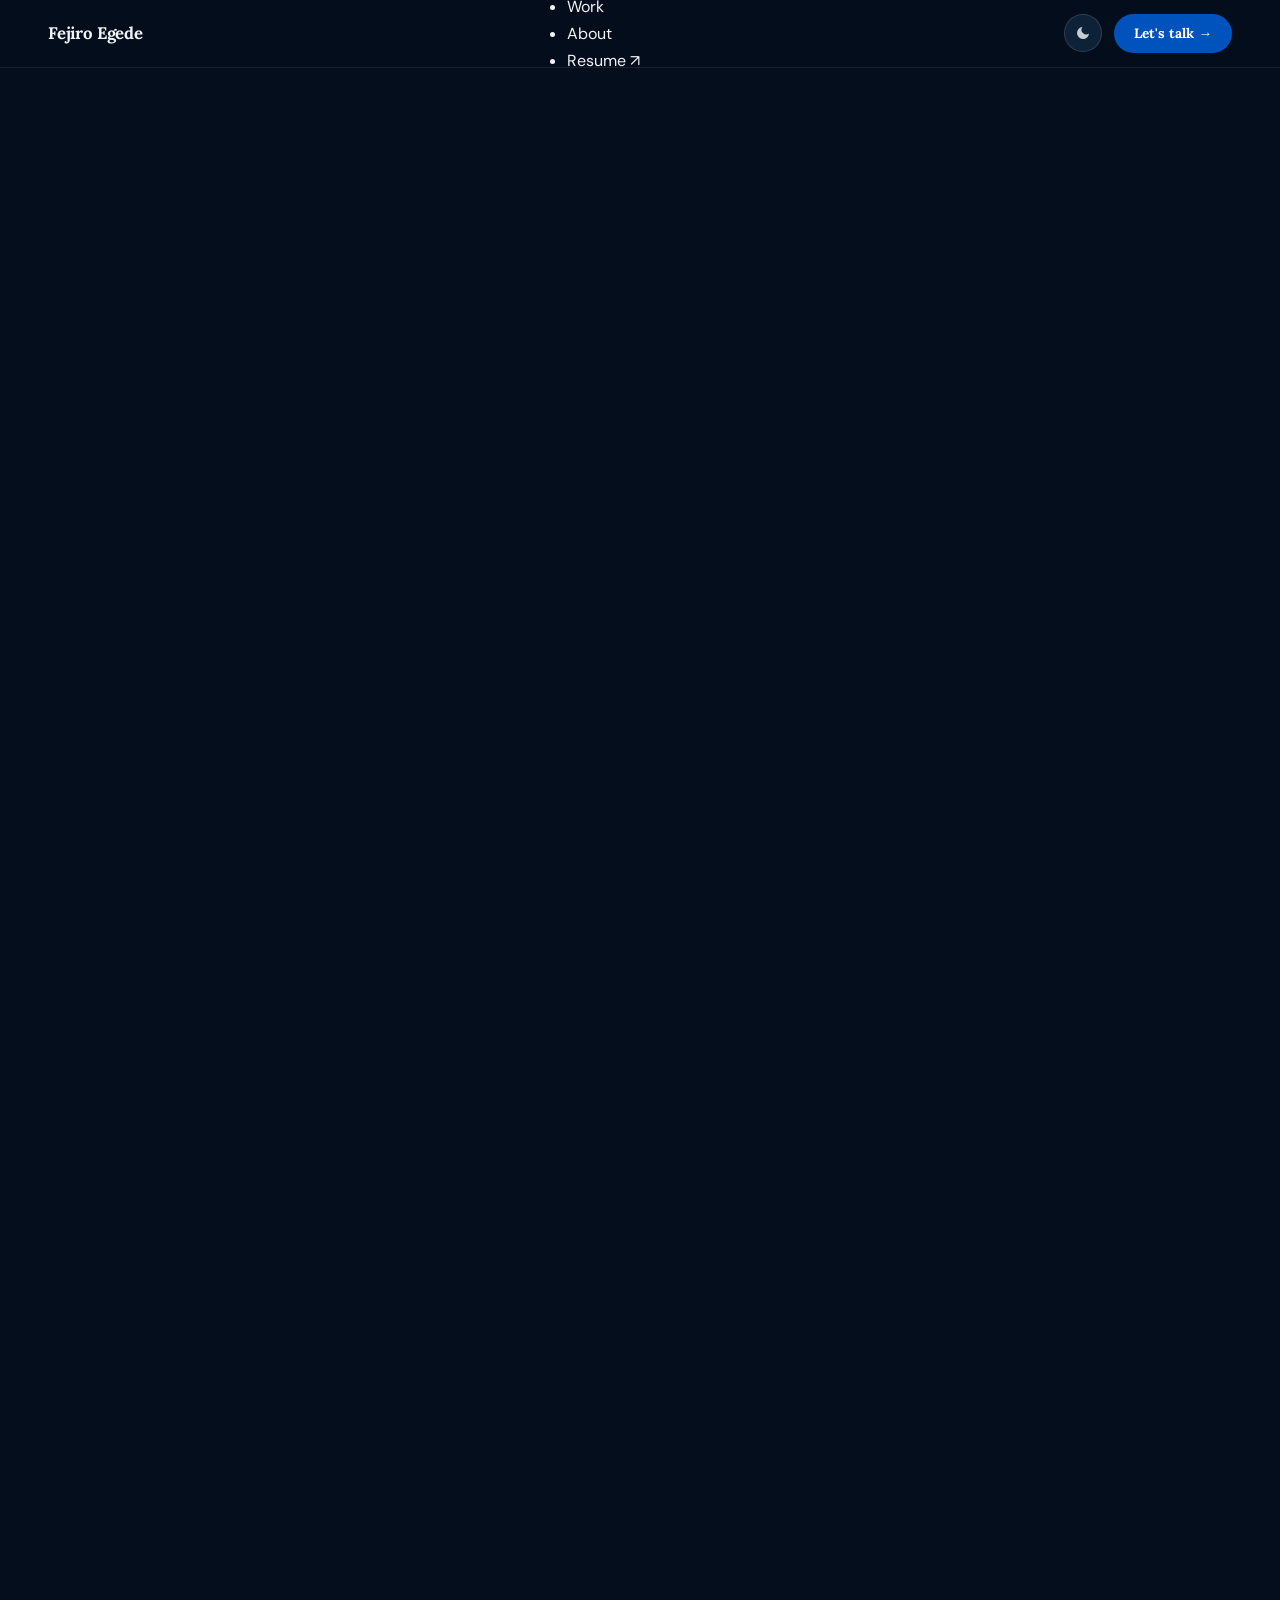
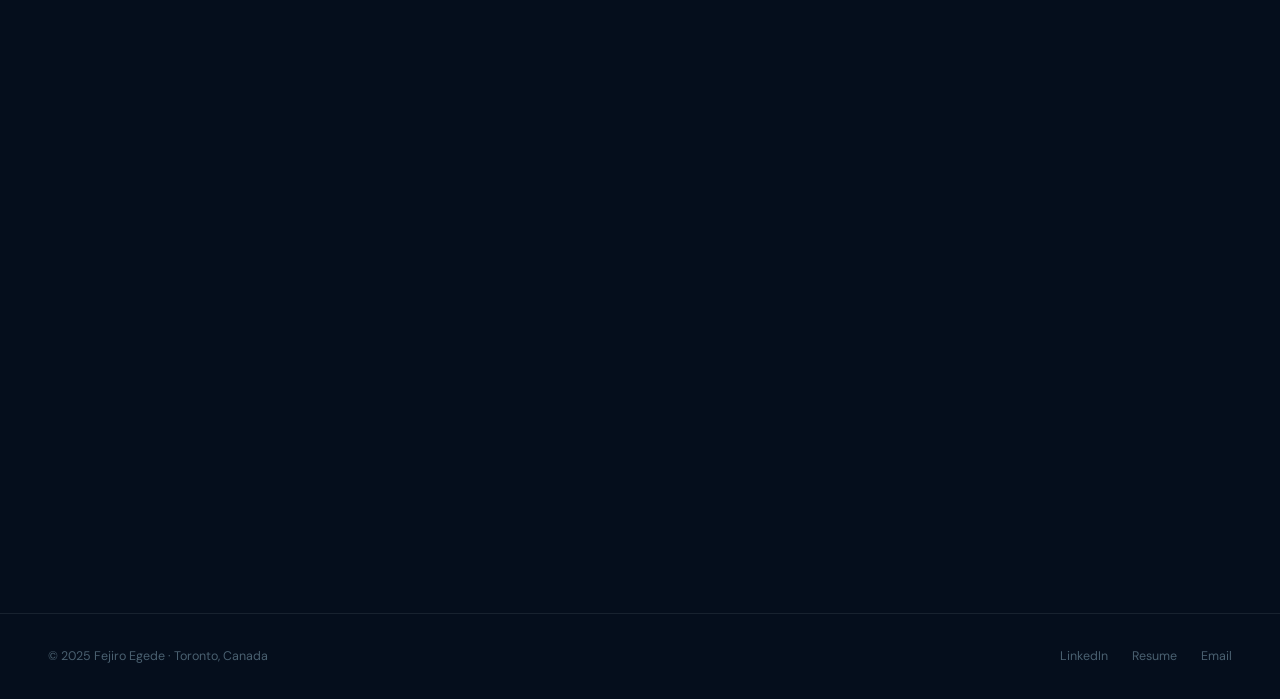
==== commit d7867552: "Update about.html" ====
--- a/about.html
+++ b/about.html
@@ -4,6 +4,7 @@
 <meta charset="UTF-8">
 <meta name="viewport" content="width=device-width, initial-scale=1.0">
 <title>About — Fejiro Egede</title>
+<link rel="icon" type="image/svg+xml" href="favicon.svg">
 <link rel="stylesheet" href="css/style.css">
 <style>
   .about-page {
--- a/css/style.css
+++ b/css/style.css
@@ -0,0 +1,607 @@
+/* ============================================
+   FEJIRO EGEDE PORTFOLIO v3
+   Mavs palette · Lora + DM Sans · Dark default
+   ============================================ */
+
+@import url('https://fonts.googleapis.com/css2?family=Lora:ital,wght@0,400;0,600;0,700;1,400;1,600&family=DM+Sans:ital,opsz,wght@0,9..40,300;0,9..40,400;0,9..40,500;1,9..40,400&display=swap');
+
+:root {
+  --navy:        #002B5E;
+  --royal:       #0053BC;
+  --royal-light: #1A6DD4;
+  --royal-pale:  #4D90E0;
+  --silver:      #C4CED4;
+  --silver-dark: #8A9BA8;
+
+  --bg:       #050E1C;
+  --bg-2:     #0A1929;
+  --bg-3:     #0F2440;
+  --surface:  #0D2137;
+  --surface-2:#132A47;
+  --border:   rgba(196,206,212,0.1);
+  --border-2: rgba(196,206,212,0.18);
+  --text-1:   #F0F4F8;
+  --text-2:   #8A9BA8;
+  --text-3:   #4A6070;
+  --accent:   #0053BC;
+  --accent-glow: rgba(0,83,188,0.22);
+  --accent-h: #1A6DD4;
+
+  --font-serif: 'Lora', Georgia, serif;
+  --font-body:  'DM Sans', system-ui, sans-serif;
+  --r-sm: 8px; --r-md: 14px; --r-lg: 20px; --r-xl: 28px;
+  --t: 0.25s ease; --t-slow: 0.5s ease;
+}
+
+[data-theme="light"] {
+  --bg:       #F5F7FA;
+  --bg-2:     #EEF2F7;
+  --bg-3:     #E4EBF4;
+  --surface:  #FFFFFF;
+  --surface-2:#F0F5FB;
+  --border:   rgba(0,43,94,0.1);
+  --border-2: rgba(0,43,94,0.18);
+  --text-1:   #050E1C;
+  --text-2:   #3D5570;
+  --text-3:   #7A9AB5;
+  --accent-glow: rgba(0,83,188,0.1);
+  --accent-h: #003D85;
+}
+
+*,*::before,*::after { box-sizing: border-box; margin: 0; padding: 0; }
+html { scroll-behavior: smooth; }
+body {
+  background: var(--bg);
+  color: var(--text-1);
+  font-family: var(--font-body);
+  font-size: 16px;
+  line-height: 1.7;
+  transition: background var(--t-slow), color var(--t-slow);
+  overflow-x: hidden;
+}
+img { display: block; max-width: 100%; }
+a { color: inherit; text-decoration: none; }
+
+/* =====================
+   NAV
+   ===================== */
+.nav {
+  position: fixed;
+  top: 0; left: 0; right: 0;
+  z-index: 200;
+  display: flex;
+  justify-content: space-between;
+  align-items: center;
+  padding: 0 3rem;
+  height: 68px;
+  background: rgba(5,14,28,0.88);
+  backdrop-filter: blur(16px);
+  border-bottom: 1px solid var(--border);
+  transition: background var(--t-slow), border-color var(--t-slow), box-shadow var(--t);
+}
+[data-theme="light"] .nav { background: rgba(245,247,250,0.92); }
+.nav--scrolled { box-shadow: 0 4px 30px rgba(0,0,0,0.3); }
+
+.nav-logo {
+  font-family: var(--font-serif);
+  font-size: 1.05rem;
+  font-weight: 700;
+  color: var(--text-1);
+  letter-spacing: -0.01em;
+  transition: color var(--t);
+  z-index: 201;
+}
+.nav-logo:hover { color: var(--accent); }
+
+.nav-right {
+  display: flex;
+  align-items: center;
+  gap: 0.75rem;
+  z-index: 201;
+}
+
+/* Theme button */
+.theme-btn {
+  width: 38px; height: 38px;
+  background: var(--surface);
+  border: 1px solid var(--border-2);
+  border-radius: 50%;
+  cursor: pointer;
+  display: flex;
+  align-items: center;
+  justify-content: center;
+  transition: background var(--t), border-color var(--t), transform var(--t);
+  flex-shrink: 0;
+}
+.theme-btn:hover { border-color: var(--accent); transform: rotate(20deg); }
+.theme-btn svg { width: 16px; height: 16px; transition: fill var(--t); }
+.theme-btn svg.icon-moon { fill: var(--silver); display: block; }
+.theme-btn svg.icon-sun  { fill: var(--text-2); display: none; }
+[data-theme="light"] .theme-btn svg.icon-moon { display: none; }
+[data-theme="light"] .theme-btn svg.icon-sun  { display: block; }
+.theme-btn:hover svg { fill: var(--accent); }
+
+/* Hamburger */
+.hamburger {
+  width: 38px; height: 38px;
+  background: var(--surface);
+  border: 1px solid var(--border-2);
+  border-radius: 50%;
+  cursor: pointer;
+  display: flex;
+  flex-direction: column;
+  align-items: center;
+  justify-content: center;
+  gap: 5px;
+  transition: border-color var(--t);
+  flex-shrink: 0;
+}
+.hamburger:hover { border-color: var(--accent); }
+.hamburger span {
+  display: block;
+  width: 14px;
+  height: 1.5px;
+  background: var(--text-1);
+  border-radius: 2px;
+  transition: transform 0.3s ease, opacity 0.3s ease, width 0.3s ease;
+  transform-origin: center;
+}
+.hamburger.open span:nth-child(1) { transform: translateY(6.5px) rotate(45deg); }
+.hamburger.open span:nth-child(2) { opacity: 0; width: 0; }
+.hamburger.open span:nth-child(3) { transform: translateY(-6.5px) rotate(-45deg); }
+
+.btn-nav {
+  font-family: var(--font-serif);
+  font-size: 0.85rem;
+  font-weight: 700;
+  color: #fff;
+  background: var(--accent);
+  padding: 0.5rem 1.25rem;
+  border-radius: 100px;
+  transition: background var(--t), transform var(--t);
+  white-space: nowrap;
+}
+.btn-nav:hover { background: var(--accent-h); transform: translateY(-1px); }
+
+/* Mobile menu drawer */
+.mobile-menu {
+  position: fixed;
+  top: 68px; left: 0; right: 0;
+  z-index: 199;
+  background: var(--bg);
+  border-bottom: 1px solid var(--border);
+  padding: 1.5rem 3rem 2rem;
+  transform: translateY(-110%);
+  opacity: 0;
+  transition: transform 0.3s ease, opacity 0.25s ease;
+  pointer-events: none;
+}
+[data-theme="light"] .mobile-menu { background: var(--bg); }
+.mobile-menu.open {
+  transform: translateY(0);
+  opacity: 1;
+  pointer-events: auto;
+}
+.mobile-menu ul { list-style: none; }
+.mobile-menu ul li a {
+  display: block;
+  font-family: var(--font-serif);
+  font-size: 1.5rem;
+  font-weight: 700;
+  color: var(--text-2);
+  padding: 0.65rem 0;
+  border-bottom: 1px solid var(--border);
+  transition: color var(--t);
+  letter-spacing: -0.01em;
+}
+.mobile-menu ul li:last-child a { border-bottom: none; }
+.mobile-menu ul li a:hover { color: var(--text-1); }
+
+/* =====================
+   LAYOUT
+   ===================== */
+.container { max-width: 1200px; margin: 0 auto; padding: 0 3rem; }
+.section { padding: 7rem 0; }
+
+.section-label {
+  display: inline-flex;
+  align-items: center;
+  gap: 0.6rem;
+  font-family: var(--font-serif);
+  font-style: italic;
+  font-size: 0.85rem;
+  color: var(--accent);
+  margin-bottom: 0.85rem;
+}
+.section-label::before { content: ''; width: 24px; height: 1px; background: var(--accent); }
+
+.section-heading {
+  font-family: var(--font-serif);
+  font-size: clamp(2rem, 4vw, 3rem);
+  font-weight: 700;
+  letter-spacing: -0.02em;
+  line-height: 1.1;
+  color: var(--text-1);
+}
+
+.section-row-header {
+  margin-bottom: 3rem;
+  display: flex;
+  justify-content: space-between;
+  align-items: flex-end;
+  gap: 2rem;
+  flex-wrap: wrap;
+}
+
+.view-all-link {
+  font-family: var(--font-serif);
+  font-style: italic;
+  font-size: 0.9rem;
+  color: var(--accent);
+  transition: opacity var(--t);
+}
+.view-all-link:hover { opacity: 0.75; }
+
+/* =====================
+   HERO
+   ===================== */
+.hero {
+  min-height: 100vh;
+  display: flex;
+  align-items: center;
+  padding: 7rem 3rem 5rem;
+  max-width: 1200px;
+  margin: 0 auto;
+}
+.hero-inner {
+  display: grid;
+  grid-template-columns: 1.1fr 0.9fr;
+  gap: 5rem;
+  align-items: center;
+  width: 100%;
+}
+.hero h1 {
+  font-family: var(--font-serif);
+  font-size: clamp(3rem, 6vw, 5rem);
+  font-weight: 700;
+  line-height: 1.05;
+  letter-spacing: -0.02em;
+  color: var(--text-1);
+  margin-bottom: 1.5rem;
+}
+.hero-bio {
+  font-size: 1rem;
+  color: var(--text-2);
+  line-height: 1.85;
+  max-width: 500px;
+  margin-bottom: 2.5rem;
+}
+.hero-bio strong { color: var(--text-1); font-weight: 500; }
+.hero-actions { display: flex; gap: 1rem; flex-wrap: wrap; margin-bottom: 2.5rem; }
+
+.btn-primary {
+  display: inline-flex;
+  align-items: center;
+  gap: 0.5rem;
+  font-family: var(--font-serif);
+  font-size: 0.9rem;
+  font-weight: 700;
+  color: #fff;
+  background: var(--accent);
+  padding: 0.875rem 1.75rem;
+  border-radius: 100px;
+  transition: all var(--t);
+}
+.btn-primary:hover { background: var(--accent-h); transform: translateY(-2px); box-shadow: 0 10px 30px var(--accent-glow); }
+
+.btn-outline {
+  display: inline-flex;
+  align-items: center;
+  gap: 0.5rem;
+  font-family: var(--font-serif);
+  font-size: 0.9rem;
+  font-weight: 700;
+  color: var(--text-1);
+  background: transparent;
+  border: 1px solid var(--border-2);
+  padding: 0.875rem 1.75rem;
+  border-radius: 100px;
+  transition: all var(--t);
+}
+.btn-outline:hover { border-color: var(--accent); color: var(--accent); }
+
+.hero-tags { display: flex; flex-wrap: wrap; gap: 0.5rem; }
+.tag {
+  font-size: 0.72rem;
+  color: var(--text-3);
+  background: var(--surface);
+  border: 1px solid var(--border);
+  padding: 0.3rem 0.75rem;
+  border-radius: 100px;
+  transition: border-color var(--t), color var(--t);
+}
+.tag:hover { border-color: var(--accent); color: var(--accent); }
+
+.hero-visual { position: relative; }
+.hero-photo-wrap {
+  border-radius: var(--r-xl);
+  overflow: hidden;
+  aspect-ratio: 3/4;
+  background: var(--surface);
+  border: 1px solid var(--border);
+  position: relative;
+}
+.hero-photo-wrap img {
+  width: 100%; height: 100%;
+  object-fit: cover;
+  object-position: top;
+  transition: transform var(--t-slow);
+}
+.hero-photo-wrap:hover img { transform: scale(1.04); }
+.hero-photo-overlay {
+  position: absolute;
+  bottom: 0; left: 0; right: 0;
+  background: linear-gradient(to top, rgba(0,43,94,0.9) 0%, transparent 60%);
+  padding: 2rem 1.5rem 1.5rem;
+}
+.hero-photo-name { font-family: var(--font-serif); font-size: 1rem; font-weight: 700; color: #fff; }
+.hero-photo-title { font-size: 0.78rem; color: rgba(255,255,255,0.6); }
+
+.hero-card {
+  position: absolute;
+  top: 2rem; right: -1.5rem;
+  background: var(--surface);
+  border: 1px solid var(--border-2);
+  border-radius: var(--r-md);
+  padding: 1rem 1.25rem;
+  min-width: 160px;
+}
+.hero-card-num { font-family: var(--font-serif); font-size: 2rem; font-weight: 700; color: var(--accent); line-height: 1; }
+.hero-card-num span { font-size: 1rem; color: var(--text-2); }
+.hero-card-label { font-size: 0.72rem; color: var(--text-2); margin-top: 0.2rem; }
+
+/* =====================
+   MARQUEE
+   ===================== */
+.marquee-wrap { overflow: hidden; background: var(--accent); padding: 0.85rem 0; white-space: nowrap; }
+.marquee-track { display: inline-flex; animation: marquee 24s linear infinite; }
+.marquee-item { font-family: var(--font-serif); font-style: italic; font-size: 0.85rem; color: rgba(255,255,255,0.85); padding: 0 1.5rem; }
+.marquee-item::after { content: '·'; margin-left: 1.5rem; opacity: 0.4; }
+@keyframes marquee { from { transform: translateX(0); } to { transform: translateX(-50%); } }
+
+/* =====================
+   PROJECT CARDS
+   ===================== */
+.work-grid { display: grid; grid-template-columns: 1fr 1fr; gap: 1.25rem; }
+.project-card {
+  background: var(--surface);
+  border: 1px solid var(--border);
+  border-radius: var(--r-xl);
+  overflow: hidden;
+  display: block;
+  color: inherit;
+  position: relative;
+  transition: transform var(--t), box-shadow var(--t), border-color var(--t);
+}
+.project-card:hover { transform: translateY(-5px); border-color: var(--border-2); box-shadow: 0 20px 60px rgba(0,83,188,0.12); }
+.project-card.wide { grid-column: span 2; display: grid; grid-template-columns: 1fr 1fr; }
+.project-img { overflow: hidden; background: var(--bg-3); aspect-ratio: 16/10; }
+.project-card.wide .project-img { aspect-ratio: auto; }
+.project-img img { width: 100%; height: 100%; object-fit: cover; transition: transform var(--t-slow); }
+.project-card:hover .project-img img { transform: scale(1.05); }
+.project-body { padding: 1.75rem; }
+.project-card.wide .project-body { padding: 2.5rem; display: flex; flex-direction: column; justify-content: center; }
+.project-meta { display: flex; align-items: center; gap: 0.5rem; margin-bottom: 0.85rem; flex-wrap: wrap; }
+.p-tag { font-size: 0.68rem; font-weight: 500; color: var(--accent); background: var(--accent-glow); border: 1px solid rgba(0,83,188,0.3); padding: 0.2rem 0.6rem; border-radius: 100px; }
+.p-tag.research { color: var(--silver); background: rgba(196,206,212,0.08); border-color: rgba(196,206,212,0.2); }
+.p-year { font-size: 0.7rem; color: var(--text-3); margin-left: auto; }
+.project-body h3 { font-family: var(--font-serif); font-size: 1.3rem; font-weight: 700; color: var(--text-1); margin-bottom: 0.65rem; line-height: 1.2; letter-spacing: -0.01em; }
+.project-card.wide .project-body h3 { font-size: 2rem; }
+.project-body p { font-size: 0.875rem; color: var(--text-2); line-height: 1.75; margin-bottom: 1.25rem; }
+.project-link { display: inline-flex; align-items: center; gap: 0.4rem; font-family: var(--font-serif); font-style: italic; font-size: 0.9rem; color: var(--accent); transition: gap var(--t); }
+.project-card:hover .project-link { gap: 0.65rem; }
+
+/* =====================
+   SERVICES
+   ===================== */
+.services-section { border-top: 1px solid var(--border); border-bottom: 1px solid var(--border); padding: 5rem 0; }
+.services-intro { margin-bottom: 3rem; display: flex; justify-content: space-between; align-items: flex-end; gap: 2rem; flex-wrap: wrap; }
+.services-desc { max-width: 340px; font-size: 0.9rem; color: var(--text-2); line-height: 1.7; }
+.services-grid { display: grid; grid-template-columns: repeat(3, 1fr); gap: 1.5rem; }
+.service-card { background: var(--surface); border: 1px solid var(--border); border-radius: var(--r-md); padding: 2rem 1.75rem; transition: border-color var(--t), transform var(--t); }
+.service-card:hover { border-color: var(--accent); transform: translateY(-2px); }
+.service-icon { margin-bottom: 1.25rem; display: block; }
+.service-icon svg { width: 22px; height: 22px; stroke: var(--accent); fill: none; stroke-width: 1.5; stroke-linecap: round; stroke-linejoin: round; }
+.service-card h3 { font-family: var(--font-serif); font-size: 1.2rem; font-weight: 700; margin-bottom: 0.75rem; color: var(--text-1); letter-spacing: -0.01em; }
+.service-card p { font-size: 0.875rem; color: var(--text-2); line-height: 1.7; margin-bottom: 1.25rem; }
+.service-price { font-size: 0.78rem; font-weight: 500; letter-spacing: 0.06em; text-transform: uppercase; color: var(--text-3); }
+.services-cta { margin-top: 2.5rem; display: flex; align-items: center; gap: 1rem; flex-wrap: wrap; }
+.services-cta .cta-note { font-size: 0.85rem; color: var(--text-2); }
+
+/* =====================
+   ABOUT STRIP
+   ===================== */
+.about-strip { background: var(--bg-2); border-top: 1px solid var(--border); border-bottom: 1px solid var(--border); }
+.about-grid { display: grid; grid-template-columns: 1.1fr 0.9fr; gap: 6rem; align-items: center; }
+.about-text h2 { font-family: var(--font-serif); font-size: clamp(2rem,4vw,3rem); font-weight: 700; letter-spacing: -0.02em; line-height: 1.1; color: var(--text-1); margin-bottom: 1.25rem; }
+.about-text p { font-size: 0.95rem; color: var(--text-2); line-height: 1.85; margin-bottom: 1rem; }
+.about-text p strong { color: var(--text-1); font-weight: 500; }
+.about-links { display: flex; gap: 0.75rem; margin-top: 1.75rem; flex-wrap: wrap; }
+.about-link { display: inline-flex; align-items: center; gap: 0.4rem; font-family: var(--font-serif); font-size: 0.82rem; color: var(--text-2); border: 1px solid var(--border-2); padding: 0.5rem 1rem; border-radius: 100px; transition: all var(--t); }
+.about-link:hover { border-color: var(--accent); color: var(--accent); }
+
+.stats-grid { display: grid; grid-template-columns: 1fr 1fr; gap: 1rem; }
+.stat-box { background: var(--surface); border: 1px solid var(--border); border-radius: var(--r-lg); padding: 1.5rem; transition: border-color var(--t); }
+.stat-box:hover { border-color: var(--accent); }
+.stat-num { font-family: var(--font-serif); font-size: 2.2rem; font-weight: 700; color: var(--text-1); line-height: 1; margin-bottom: 0.35rem; }
+.stat-num span { color: var(--accent); }
+.stat-desc { font-size: 0.78rem; color: var(--text-3); line-height: 1.5; }
+
+/* =====================
+   CONTACT CTA
+   ===================== */
+.contact-cta { text-align: center; max-width: 700px; margin: 0 auto; }
+.contact-cta h2 { font-family: var(--font-serif); font-size: clamp(2.5rem,6vw,4.5rem); font-weight: 700; letter-spacing: -0.03em; line-height: 1.0; color: var(--text-1); margin-bottom: 1.25rem; }
+.contact-cta p { font-size: 1rem; color: var(--text-2); line-height: 1.75; margin-bottom: 2.5rem; }
+.contact-email { display: inline-flex; align-items: center; gap: 0.5rem; font-family: var(--font-serif); font-size: 1.05rem; font-weight: 700; color: var(--text-1); border-bottom: 2px solid var(--accent); padding-bottom: 0.2rem; transition: color var(--t); }
+.contact-email:hover { color: var(--accent); }
+
+/* =====================
+   FOOTER
+   ===================== */
+footer { background: var(--bg); border-top: 1px solid var(--border); padding: 2rem 3rem; display: flex; justify-content: space-between; align-items: center; flex-wrap: wrap; gap: 1rem; }
+footer p { font-size: 0.78rem; color: var(--text-3); }
+.footer-links { display: flex; gap: 1.5rem; }
+.footer-links a { font-size: 0.78rem; color: var(--text-3); transition: color var(--t); }
+.footer-links a:hover { color: var(--accent); }
+
+/* =====================
+   CASE STUDY
+   ===================== */
+.cs-hero { padding: 9rem 0 5rem; border-bottom: 1px solid var(--border); }
+.cs-hero-inner { max-width: 1200px; margin: 0 auto; padding: 0 3rem; }
+.cs-back { display: inline-flex; align-items: center; gap: 0.4rem; font-family: var(--font-serif); font-style: italic; font-size: 0.85rem; color: var(--text-3); margin-bottom: 2rem; transition: color var(--t); }
+.cs-back:hover { color: var(--accent); }
+.cs-hero h1 { font-family: var(--font-serif); font-size: clamp(2.5rem,5vw,4rem); font-weight: 700; letter-spacing: -0.02em; line-height: 1.05; color: var(--text-1); margin-bottom: 1.25rem; max-width: 800px; }
+.cs-hero h1 em { font-style: italic; color: var(--royal-pale); }
+.cs-hero-sub { font-size: 1.05rem; color: var(--text-2); line-height: 1.75; max-width: 640px; margin-bottom: 2.5rem; }
+.cs-meta-grid { display: flex; gap: 3rem; flex-wrap: wrap; padding-top: 2rem; border-top: 1px solid var(--border); }
+.cs-meta-item label { display: block; font-size: 0.68rem; letter-spacing: 0.1em; text-transform: uppercase; color: var(--text-3); margin-bottom: 0.35rem; }
+.cs-meta-item span { font-size: 0.9rem; color: var(--text-1); font-weight: 500; }
+
+.cs-body { max-width: 800px; margin: 0 auto; padding: 5rem 3rem; }
+.cs-section { margin-bottom: 4rem; }
+.cs-section h2 { font-family: var(--font-serif); font-size: 1.6rem; font-weight: 700; letter-spacing: -0.02em; color: var(--text-1); margin-bottom: 1rem; padding-bottom: 0.75rem; border-bottom: 1px solid var(--border); }
+.cs-section p { font-size: 0.95rem; color: var(--text-2); line-height: 1.85; margin-bottom: 1rem; }
+.cs-section p strong { color: var(--text-1); font-weight: 500; }
+.cs-section ul { padding-left: 1.25rem; margin-bottom: 1rem; }
+.cs-section ul li { font-size: 0.95rem; color: var(--text-2); line-height: 1.75; margin-bottom: 0.4rem; }
+
+.cs-img { border-radius: var(--r-lg); border: 1px solid var(--border); margin: 2rem 0; overflow: hidden; }
+.cs-img img { width: 100%; display: block; }
+.cs-img-caption { font-size: 0.75rem; color: var(--text-3); text-align: center; padding: 0.6rem 1rem; background: var(--surface); }
+.cs-img-full { max-width: 1200px; margin: 0 auto 3rem; padding: 0 3rem; }
+.cs-img-row { display: grid; grid-template-columns: 1fr 1fr; gap: 1rem; margin: 2rem 0; }
+.cs-img-row .cs-img { margin: 0; }
+
+.insight-grid { display: grid; grid-template-columns: 1fr 1fr; gap: 1rem; margin: 1.5rem 0; }
+.insight-card { background: var(--surface); border: 1px solid var(--border); border-radius: var(--r-md); padding: 1.25rem; border-left: 3px solid var(--accent); }
+.insight-card .num { font-size: 0.65rem; font-weight: 500; letter-spacing: 0.1em; color: var(--accent); margin-bottom: 0.4rem; text-transform: uppercase; }
+.insight-card p { font-size: 0.85rem; color: var(--text-2); line-height: 1.6; margin: 0; }
+
+.outcome-grid { display: grid; grid-template-columns: repeat(3, 1fr); gap: 1rem; margin: 1.5rem 0; }
+.outcome-card { background: var(--accent-glow); border: 1px solid rgba(0,83,188,0.3); border-radius: var(--r-md); padding: 1.25rem; text-align: center; }
+.outcome-card .big { font-family: var(--font-serif); font-size: 1.75rem; font-weight: 700; color: var(--royal-pale); margin-bottom: 0.3rem; }
+.outcome-card p { font-size: 0.78rem; color: var(--text-2); margin: 0; }
+
+.persona-grid { display: grid; grid-template-columns: 1fr 1fr; gap: 1rem; margin: 1.5rem 0; }
+.persona-card { background: var(--surface); border: 1px solid var(--border); border-radius: var(--r-md); padding: 1.5rem; }
+.persona-card .persona-name { font-family: var(--font-serif); font-weight: 700; font-size: 1.05rem; color: var(--text-1); margin-bottom: 0.2rem; }
+.persona-card .persona-role { font-size: 0.78rem; color: var(--accent); margin-bottom: 0.75rem; }
+.persona-card blockquote { font-family: var(--font-serif); font-style: italic; font-size: 0.9rem; color: var(--text-2); border-left: 2px solid var(--accent); padding-left: 0.75rem; margin-bottom: 0.75rem; }
+.persona-label { font-size: 0.65rem; font-weight: 500; letter-spacing: 0.1em; text-transform: uppercase; color: var(--text-3); margin: 0.75rem 0 0.35rem; }
+.persona-card ul { padding-left: 1rem; }
+.persona-card ul li { font-size: 0.8rem; color: var(--text-2); margin-bottom: 0.25rem; }
+
+.quote-block { border-left: 3px solid var(--accent); padding: 1.25rem 1.5rem; margin: 1.5rem 0; background: var(--surface); border-radius: 0 var(--r-md) var(--r-md) 0; }
+.quote-block p { font-family: var(--font-serif); font-style: italic; font-size: 1rem; color: var(--text-1); margin: 0; line-height: 1.7; }
+.quote-block cite { display: block; font-size: 0.75rem; color: var(--text-3); margin-top: 0.5rem; }
+
+/* =====================
+   ANIMATIONS
+   ===================== */
+.fade-up { opacity: 0; transform: translateY(24px); transition: opacity 0.65s ease, transform 0.65s ease; }
+.fade-up.visible { opacity: 1; transform: translateY(0); }
+
+/* =====================
+   RESPONSIVE
+   ===================== */
+
+/* Tablet landscape 1024 */
+@media (max-width: 1024px) {
+  .hero { padding: 7rem 2.5rem 5rem; }
+  .container { padding: 0 2.5rem; }
+  .hero-inner { gap: 3.5rem; }
+  .hero-card { right: -0.75rem; min-width: 140px; }
+  .about-grid { gap: 3.5rem; }
+  .cs-hero-inner { padding: 0 2.5rem; }
+}
+
+/* Tablet portrait 768 */
+@media (max-width: 768px) {
+  .nav { padding: 0 1.5rem; }
+  .mobile-menu { padding: 1.5rem; }
+
+  .hero { min-height: auto; padding: 6rem 1.5rem 3.5rem; max-width: 100%; }
+  .hero-inner { grid-template-columns: 1fr; gap: 2.5rem; }
+  .hero-text { order: 2; }
+  .hero-visual { order: 1; max-width: 260px; margin: 0 auto; }
+  .hero h1 { font-size: clamp(2.4rem, 8vw, 3.5rem); margin-bottom: 1.25rem; }
+  .hero-bio { font-size: 0.95rem; margin-bottom: 2rem; }
+  .hero-card { right: -0.5rem; top: 1.5rem; min-width: 130px; padding: 0.85rem 1rem; }
+  .hero-card-num { font-size: 1.6rem; }
+  .hero-card-label { font-size: 0.65rem; }
+
+  .container { padding: 0 1.5rem; }
+  .section { padding: 5rem 0; }
+
+  .work-grid { grid-template-columns: 1fr; }
+  .project-card.wide { grid-column: span 1; grid-template-columns: 1fr; }
+  .project-card.wide .project-body { padding: 1.5rem; }
+  .project-card.wide .project-body h3 { font-size: 1.4rem; }
+
+  .about-grid { grid-template-columns: 1fr; gap: 3rem; }
+  .stats-grid { grid-template-columns: 1fr 1fr; }
+
+  .services-grid { grid-template-columns: 1fr; }
+  .services-intro { flex-direction: column; align-items: flex-start; }
+  .services-section { padding: 4rem 0; }
+
+  .contact-cta h2 { font-size: clamp(2rem, 7vw, 3rem); }
+  .contact-email { font-size: 0.95rem; }
+
+  footer { padding: 1.5rem; flex-direction: column; align-items: flex-start; gap: 0.75rem; }
+
+  .insight-grid, .persona-grid { grid-template-columns: 1fr; }
+  .outcome-grid { grid-template-columns: 1fr 1fr; }
+  .cs-img-row { grid-template-columns: 1fr; }
+  .cs-body { padding: 3rem 1.5rem; }
+  .cs-img-full { padding: 0 1.5rem; }
+  .cs-hero-inner { padding: 0 1.5rem; }
+}
+
+/* Mobile 480 */
+@media (max-width: 480px) {
+  .nav { padding: 0 1.25rem; height: 60px; }
+  .mobile-menu { top: 60px; padding: 1.25rem; }
+  .mobile-menu ul li a { font-size: 1.25rem; }
+
+  .hero { padding: 5rem 1.25rem 3rem; }
+  .hero-visual { max-width: 220px; }
+  .hero h1 { font-size: clamp(2rem, 10vw, 2.8rem); }
+  .hero-actions { flex-direction: column; }
+  .btn-primary, .btn-outline { width: 100%; justify-content: center; padding: 0.875rem 1.25rem; }
+  .hero-card { right: 0; top: 1rem; min-width: 110px; padding: 0.65rem 0.85rem; }
+  .hero-card-num { font-size: 1.4rem; }
+
+  .container { padding: 0 1.25rem; }
+  .section { padding: 4rem 0; }
+  .section-heading { font-size: clamp(1.75rem, 8vw, 2.5rem); }
+
+  .stats-grid { gap: 0.75rem; }
+  .stat-box { padding: 1.1rem; }
+  .stat-num { font-size: 1.8rem; }
+
+  .project-body { padding: 1.25rem; }
+  .project-body h3 { font-size: 1.15rem; }
+
+  .services-cta { flex-direction: column; align-items: flex-start; }
+  .services-cta .btn-primary { width: 100%; justify-content: center; }
+
+  .contact-cta h2 { font-size: clamp(1.8rem, 9vw, 2.5rem); }
+  .contact-email { font-size: 0.85rem; word-break: break-all; }
+
+  footer { padding: 1.25rem; }
+  .footer-links { gap: 1rem; }
+  .btn-nav { padding: 0.45rem 0.9rem; font-size: 0.8rem; }
+}
